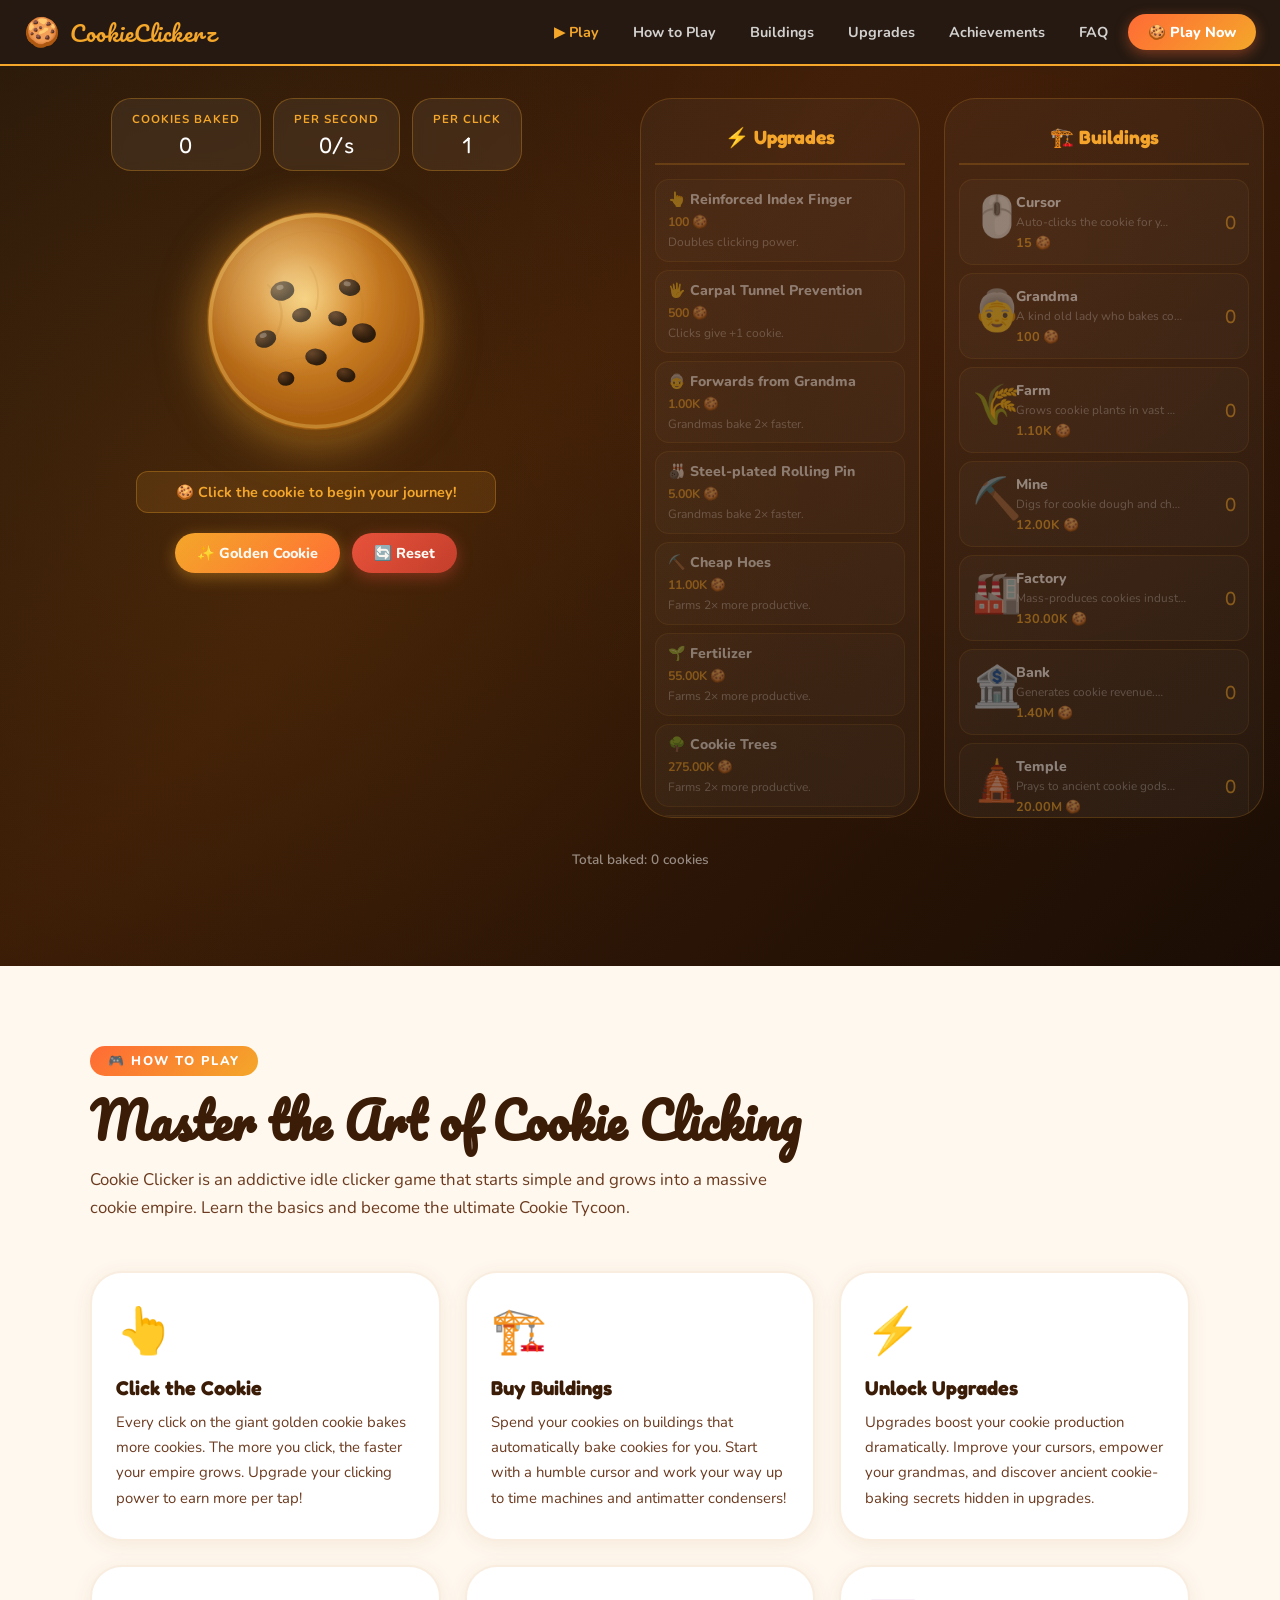
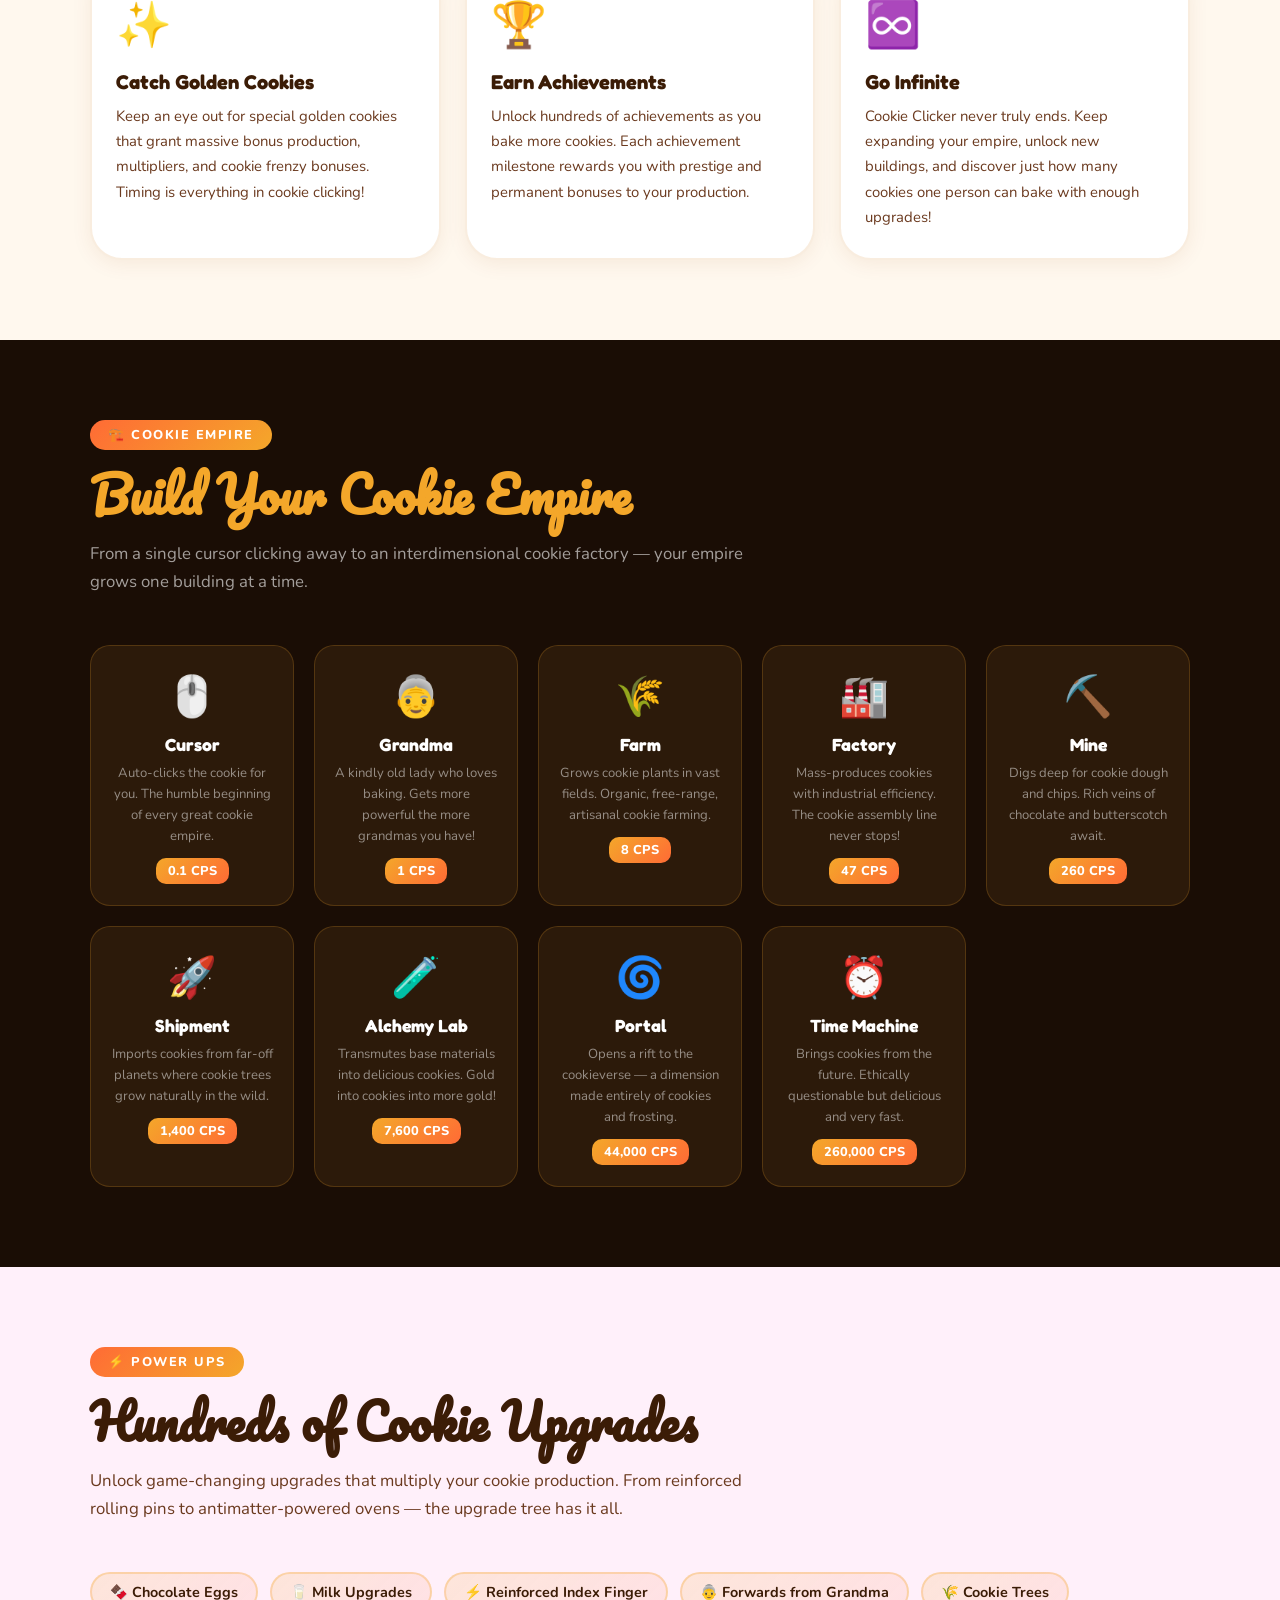
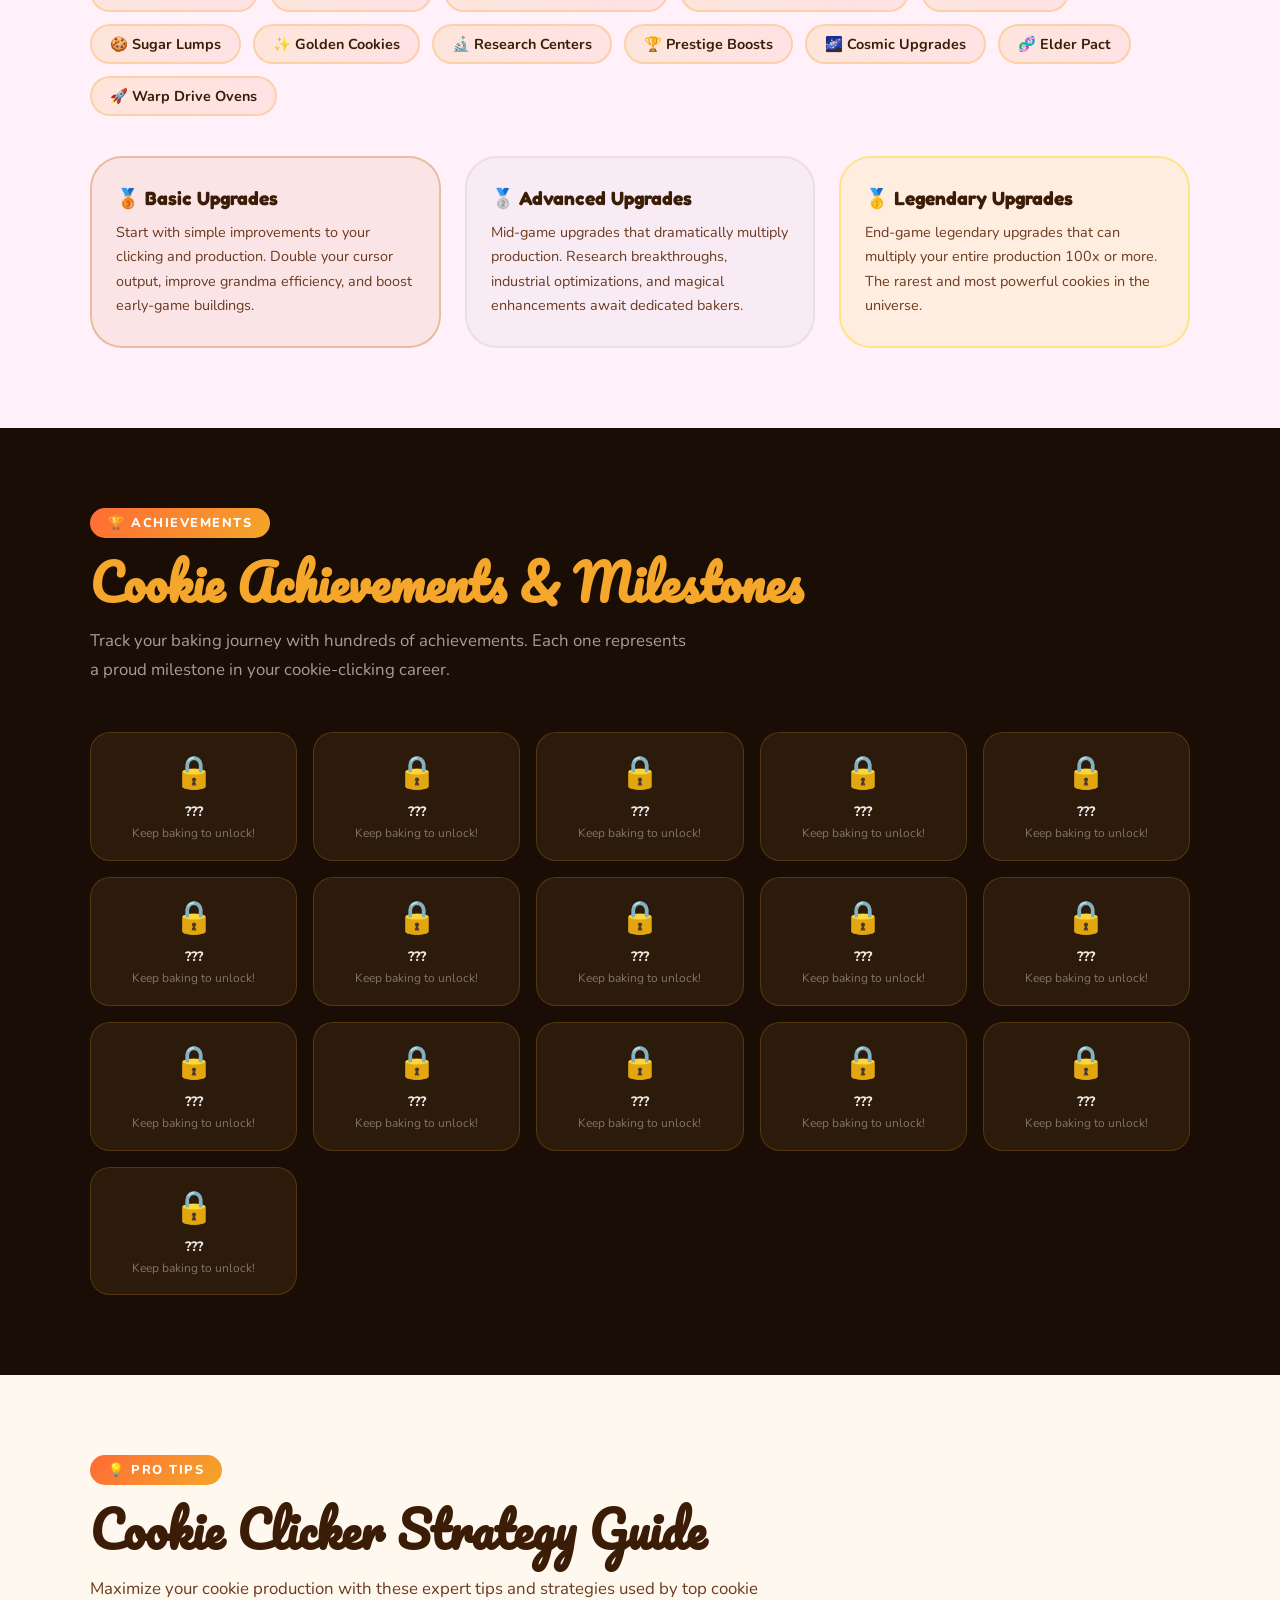
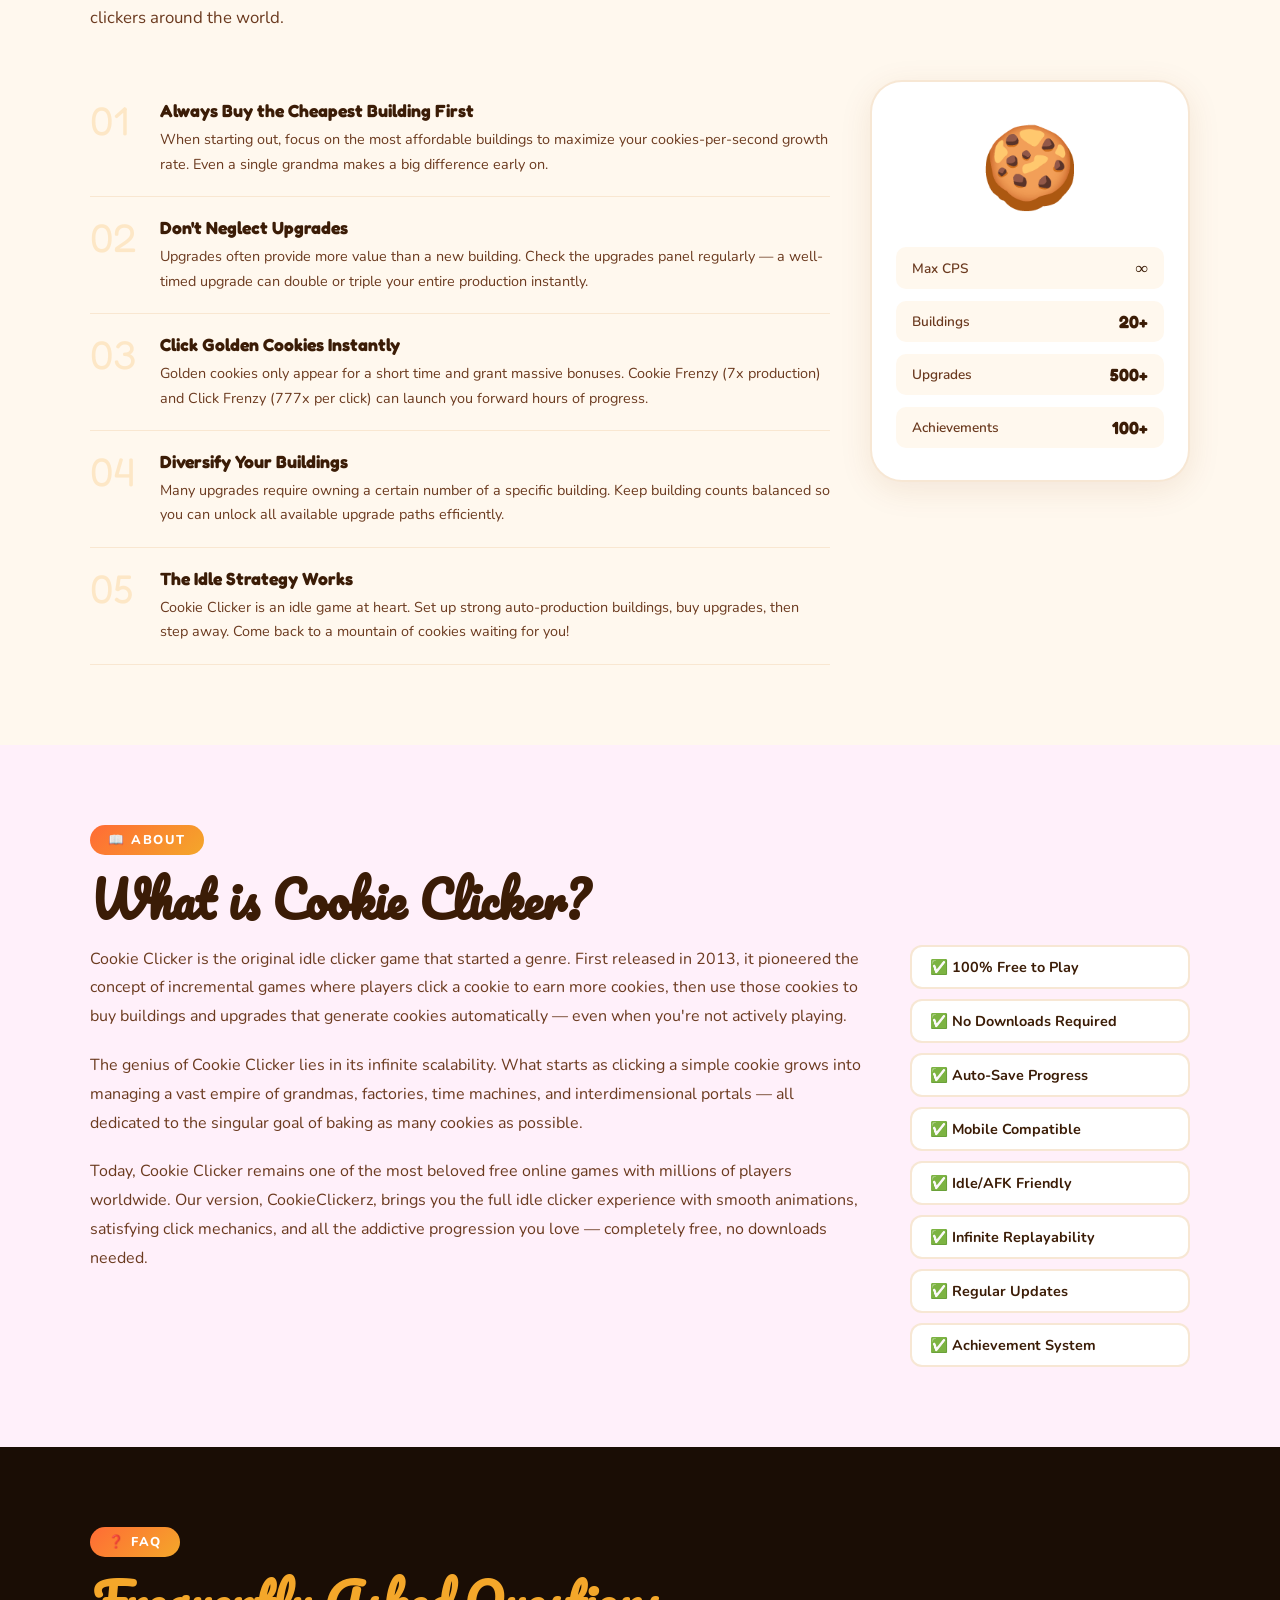
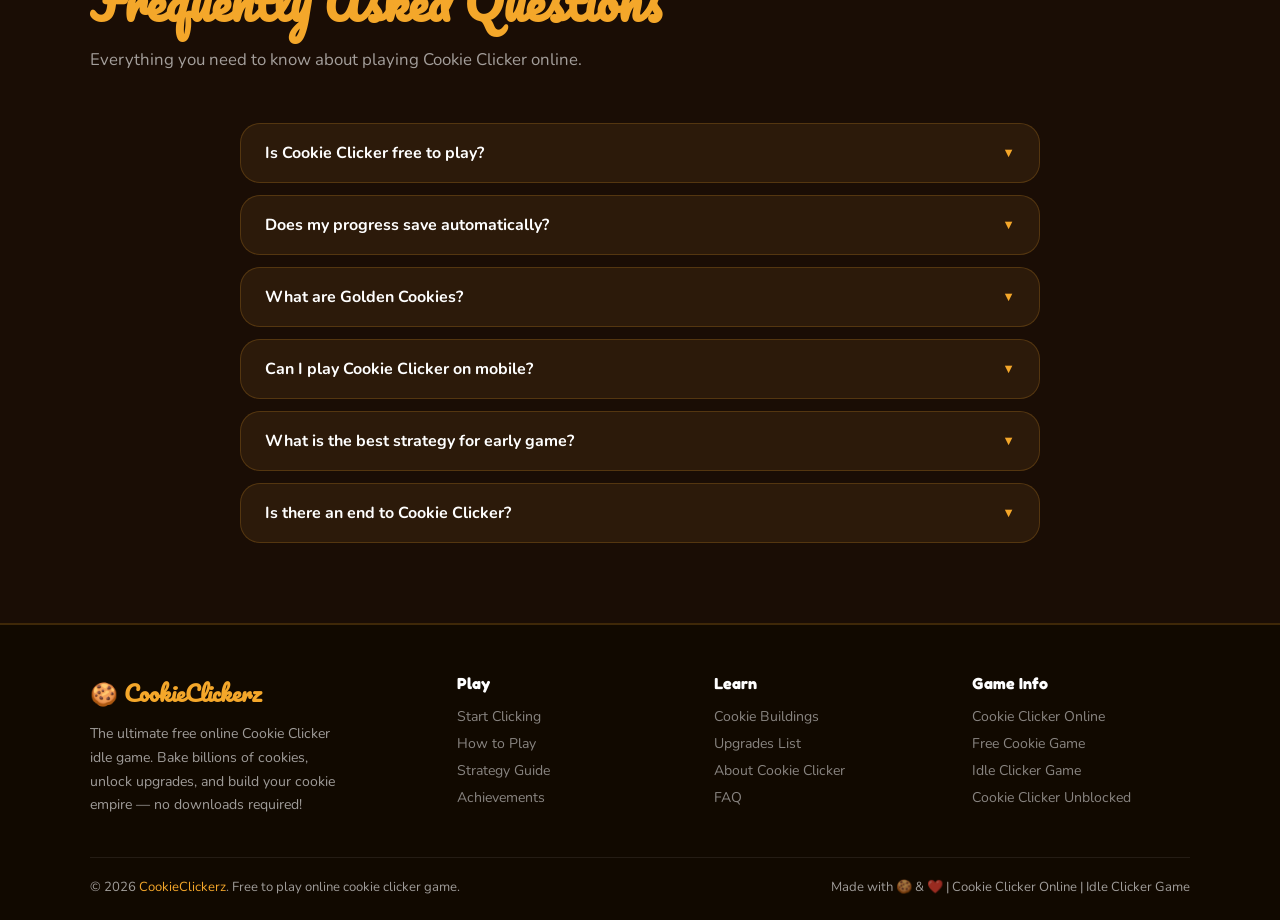
==== index.html @ bf4cb709 "Add files via upload" ====
<!DOCTYPE html>
<html lang="en">
<head>
  <meta charset="UTF-8">
  <meta name="viewport" content="width=device-width, initial-scale=1.0">
  <title>Cookie Clicker – Click to Bake Millions of Cookies | CookieClickerz</title>
  <meta name="description" content="Play Cookie Clicker online free! The ultimate cookie clicking idle game. Bake billions of cookies, unlock upgrades, hire grandmas, build cookie factories and become the ultimate Cookie Tycoon!">
  <meta name="keywords" content="cookie clicker, cookie clicker game, online cookie clicker, free cookie clicker, idle clicker game, cookie game, bake cookies, cookie upgrades, cookie clicker unblocked, cookie clicker online">
  <meta name="author" content="CookieClickerz">
  <meta name="robots" content="index, follow">
  <link rel="canonical" href="https://cookieclickerz.github.io/">

  <!-- Open Graph -->
  <meta property="og:title" content="Cookie Clicker – The Ultimate Idle Baking Game">
  <meta property="og:description" content="Click cookies, unlock upgrades, and bake billions! The best free cookie clicker game online.">
  <meta property="og:url" content="https://cookieclickerz.github.io/">
  <meta property="og:type" content="website">
  <meta property="og:image" content="https://cookieclickerz.github.io/og-image.png">

  <!-- Twitter Card -->
  <meta name="twitter:card" content="summary_large_image">
  <meta name="twitter:title" content="Cookie Clicker – Click to Bake Millions!">
  <meta name="twitter:description" content="The best free online cookie clicker idle game. Bake, upgrade, and conquer!">

  <!-- Schema Markup -->
  <script type="application/ld+json">
  {
    "@context": "https://schema.org",
    "@type": "WebApplication",
    "name": "Cookie Clicker",
    "url": "https://cookieclickerz.github.io/",
    "description": "Play Cookie Clicker online for free. An idle clicker game where you bake billions of cookies, unlock upgrades, hire grandmas, and build a cookie empire.",
    "applicationCategory": "Game",
    "operatingSystem": "Any",
    "browserRequirements": "Requires JavaScript",
    "offers": {
      "@type": "Offer",
      "price": "0",
      "priceCurrency": "USD"
    },
    "genre": "Idle Game",
    "keywords": "cookie clicker, idle game, clicker game, cookie baking game",
    "publisher": {
      "@type": "Organization",
      "name": "CookieClickerz",
      "url": "https://cookieclickerz.github.io/"
    }
  }
  </script>

  <link rel="preconnect" href="https://fonts.googleapis.com">
  <link rel="preconnect" href="https://fonts.gstatic.com" crossorigin>
  <link href="https://fonts.googleapis.com/css2?family=Fredoka+One&family=Nunito:wght@400;600;700;800&family=Pacifico&display=swap" rel="stylesheet">

  <link rel="stylesheet" href="style.css">
</head>
<body>
  <div id="cookie-particles"></div>

  <!-- Header injected by header.js -->
  <div id="header-root"></div>

  <!-- HERO / GAME SECTION -->
  <section id="game" class="game-section">
    <div class="game-container">
      <!-- Left Panel: Cookie -->
      <div class="cookie-panel">
        <div class="cookie-stats">
          <div class="stat-card">
            <span class="stat-label">Cookies Baked</span>
            <span class="stat-value" id="cookie-count">0</span>
          </div>
          <div class="stat-card">
            <span class="stat-label">Per Second</span>
            <span class="stat-value" id="cps-display">0</span>
          </div>
          <div class="stat-card">
            <span class="stat-label">Per Click</span>
            <span class="stat-value" id="cpc-display">1</span>
          </div>
        </div>

        <div class="cookie-wrapper" id="cookie-wrapper">
          <div class="cookie-aura"></div>
          <img src="cookie.svg" alt="Giant Cookie – Click to Bake!" id="main-cookie" class="main-cookie" title="Click the cookie to bake!">
          <div class="click-ripple" id="click-ripple"></div>
        </div>

        <div class="cookie-milestones">
          <div class="milestone" id="milestone-text">Start baking your first cookie! 🍪</div>
        </div>

        <div class="power-buttons">
          <button class="power-btn" id="golden-cookie-btn" title="Click for a Golden Cookie bonus!">✨ Golden Cookie</button>
          <button class="power-btn btn-red" id="reset-btn" title="Reset your game">🔄 Reset</button>
        </div>
      </div>

      <!-- Middle Panel: Upgrades -->
      <div class="upgrades-panel">
        <h2 class="panel-title">⚡ Upgrades</h2>
        <div class="upgrades-list" id="upgrades-list"></div>
      </div>

      <!-- Right Panel: Buildings -->
      <div class="buildings-panel">
        <h2 class="panel-title">🏗️ Buildings</h2>
        <div class="buildings-list" id="buildings-list"></div>
      </div>
    </div>

    <!-- Floating cookie count banner -->
    <div class="total-banner">
      <span id="total-all-time">Total baked: 0 cookies</span>
    </div>
  </section>

  <!-- SECTION 2: HOW TO PLAY -->
  <section id="how-to-play" class="info-section warm-bg">
    <div class="container">
      <div class="section-badge">🎮 How to Play</div>
      <h2 class="section-title">Master the Art of Cookie Clicking</h2>
      <p class="section-subtitle">Cookie Clicker is an addictive idle clicker game that starts simple and grows into a massive cookie empire. Learn the basics and become the ultimate Cookie Tycoon.</p>
      <div class="steps-grid">
        <div class="step-card">
          <div class="step-icon">👆</div>
          <h3>Click the Cookie</h3>
          <p>Every click on the giant golden cookie bakes more cookies. The more you click, the faster your empire grows. Upgrade your clicking power to earn more per tap!</p>
        </div>
        <div class="step-card">
          <div class="step-icon">🏗️</div>
          <h3>Buy Buildings</h3>
          <p>Spend your cookies on buildings that automatically bake cookies for you. Start with a humble cursor and work your way up to time machines and antimatter condensers!</p>
        </div>
        <div class="step-card">
          <div class="step-icon">⚡</div>
          <h3>Unlock Upgrades</h3>
          <p>Upgrades boost your cookie production dramatically. Improve your cursors, empower your grandmas, and discover ancient cookie-baking secrets hidden in upgrades.</p>
        </div>
        <div class="step-card">
          <div class="step-icon">✨</div>
          <h3>Catch Golden Cookies</h3>
          <p>Keep an eye out for special golden cookies that grant massive bonus production, multipliers, and cookie frenzy bonuses. Timing is everything in cookie clicking!</p>
        </div>
        <div class="step-card">
          <div class="step-icon">🏆</div>
          <h3>Earn Achievements</h3>
          <p>Unlock hundreds of achievements as you bake more cookies. Each achievement milestone rewards you with prestige and permanent bonuses to your production.</p>
        </div>
        <div class="step-card">
          <div class="step-icon">♾️</div>
          <h3>Go Infinite</h3>
          <p>Cookie Clicker never truly ends. Keep expanding your empire, unlock new buildings, and discover just how many cookies one person can bake with enough upgrades!</p>
        </div>
      </div>
    </div>
  </section>

  <!-- SECTION 3: BUILDINGS SHOWCASE -->
  <section id="buildings-info" class="info-section dark-bg">
    <div class="container">
      <div class="section-badge">🏗️ Cookie Empire</div>
      <h2 class="section-title">Build Your Cookie Empire</h2>
      <p class="section-subtitle">From a single cursor clicking away to an interdimensional cookie factory — your empire grows one building at a time.</p>
      <div class="buildings-showcase">
        <div class="building-card">
          <span class="building-emoji">🖱️</span>
          <h3>Cursor</h3>
          <p>Auto-clicks the cookie for you. The humble beginning of every great cookie empire.</p>
          <span class="building-cps">0.1 CPS</span>
        </div>
        <div class="building-card">
          <span class="building-emoji">👵</span>
          <h3>Grandma</h3>
          <p>A kindly old lady who loves baking. Gets more powerful the more grandmas you have!</p>
          <span class="building-cps">1 CPS</span>
        </div>
        <div class="building-card">
          <span class="building-emoji">🌾</span>
          <h3>Farm</h3>
          <p>Grows cookie plants in vast fields. Organic, free-range, artisanal cookie farming.</p>
          <span class="building-cps">8 CPS</span>
        </div>
        <div class="building-card">
          <span class="building-emoji">🏭</span>
          <h3>Factory</h3>
          <p>Mass-produces cookies with industrial efficiency. The cookie assembly line never stops!</p>
          <span class="building-cps">47 CPS</span>
        </div>
        <div class="building-card">
          <span class="building-emoji">⛏️</span>
          <h3>Mine</h3>
          <p>Digs deep for cookie dough and chips. Rich veins of chocolate and butterscotch await.</p>
          <span class="building-cps">260 CPS</span>
        </div>
        <div class="building-card">
          <span class="building-emoji">🚀</span>
          <h3>Shipment</h3>
          <p>Imports cookies from far-off planets where cookie trees grow naturally in the wild.</p>
          <span class="building-cps">1,400 CPS</span>
        </div>
        <div class="building-card">
          <span class="building-emoji">🧪</span>
          <h3>Alchemy Lab</h3>
          <p>Transmutes base materials into delicious cookies. Gold into cookies into more gold!</p>
          <span class="building-cps">7,600 CPS</span>
        </div>
        <div class="building-card">
          <span class="building-emoji">🌀</span>
          <h3>Portal</h3>
          <p>Opens a rift to the cookieverse — a dimension made entirely of cookies and frosting.</p>
          <span class="building-cps">44,000 CPS</span>
        </div>
        <div class="building-card">
          <span class="building-emoji">⏰</span>
          <h3>Time Machine</h3>
          <p>Brings cookies from the future. Ethically questionable but delicious and very fast.</p>
          <span class="building-cps">260,000 CPS</span>
        </div>
      </div>
    </div>
  </section>

  <!-- SECTION 4: UPGRADES INFO -->
  <section id="upgrades-info" class="info-section pastel-bg">
    <div class="container">
      <div class="section-badge">⚡ Power Ups</div>
      <h2 class="section-title">Hundreds of Cookie Upgrades</h2>
      <p class="section-subtitle">Unlock game-changing upgrades that multiply your cookie production. From reinforced rolling pins to antimatter-powered ovens — the upgrade tree has it all.</p>
      <div class="upgrades-showcase">
        <div class="upgrade-pill">🍫 Chocolate Eggs</div>
        <div class="upgrade-pill">🥛 Milk Upgrades</div>
        <div class="upgrade-pill">⚡ Reinforced Index Finger</div>
        <div class="upgrade-pill">👵 Forwards from Grandma</div>
        <div class="upgrade-pill">🌾 Cookie Trees</div>
        <div class="upgrade-pill">🍪 Sugar Lumps</div>
        <div class="upgrade-pill">✨ Golden Cookies</div>
        <div class="upgrade-pill">🔬 Research Centers</div>
        <div class="upgrade-pill">🏆 Prestige Boosts</div>
        <div class="upgrade-pill">🌌 Cosmic Upgrades</div>
        <div class="upgrade-pill">🧬 Elder Pact</div>
        <div class="upgrade-pill">🚀 Warp Drive Ovens</div>
      </div>
      <div class="upgrade-tiers">
        <div class="tier-card tier-bronze">
          <h3>🥉 Basic Upgrades</h3>
          <p>Start with simple improvements to your clicking and production. Double your cursor output, improve grandma efficiency, and boost early-game buildings.</p>
        </div>
        <div class="tier-card tier-silver">
          <h3>🥈 Advanced Upgrades</h3>
          <p>Mid-game upgrades that dramatically multiply production. Research breakthroughs, industrial optimizations, and magical enhancements await dedicated bakers.</p>
        </div>
        <div class="tier-card tier-gold">
          <h3>🥇 Legendary Upgrades</h3>
          <p>End-game legendary upgrades that can multiply your entire production 100x or more. The rarest and most powerful cookies in the universe.</p>
        </div>
      </div>
    </div>
  </section>

  <!-- SECTION 5: ACHIEVEMENTS -->
  <section id="achievements" class="info-section dark-bg achievements-section">
    <div class="container">
      <div class="section-badge">🏆 Achievements</div>
      <h2 class="section-title">Cookie Achievements & Milestones</h2>
      <p class="section-subtitle">Track your baking journey with hundreds of achievements. Each one represents a proud milestone in your cookie-clicking career.</p>
      <div class="achievements-grid" id="achievements-display"></div>
    </div>
  </section>

  <!-- SECTION 6: IDLE GAME GUIDE -->
  <section id="idle-guide" class="info-section warm-bg">
    <div class="container">
      <div class="section-badge">💡 Pro Tips</div>
      <h2 class="section-title">Cookie Clicker Strategy Guide</h2>
      <p class="section-subtitle">Maximize your cookie production with these expert tips and strategies used by top cookie clickers around the world.</p>
      <div class="tips-layout">
        <div class="tips-list">
          <div class="tip-item">
            <div class="tip-num">01</div>
            <div class="tip-content">
              <h3>Always Buy the Cheapest Building First</h3>
              <p>When starting out, focus on the most affordable buildings to maximize your cookies-per-second growth rate. Even a single grandma makes a big difference early on.</p>
            </div>
          </div>
          <div class="tip-item">
            <div class="tip-num">02</div>
            <div class="tip-content">
              <h3>Don't Neglect Upgrades</h3>
              <p>Upgrades often provide more value than a new building. Check the upgrades panel regularly — a well-timed upgrade can double or triple your entire production instantly.</p>
            </div>
          </div>
          <div class="tip-item">
            <div class="tip-num">03</div>
            <div class="tip-content">
              <h3>Click Golden Cookies Instantly</h3>
              <p>Golden cookies only appear for a short time and grant massive bonuses. Cookie Frenzy (7x production) and Click Frenzy (777x per click) can launch you forward hours of progress.</p>
            </div>
          </div>
          <div class="tip-item">
            <div class="tip-num">04</div>
            <div class="tip-content">
              <h3>Diversify Your Buildings</h3>
              <p>Many upgrades require owning a certain number of a specific building. Keep building counts balanced so you can unlock all available upgrade paths efficiently.</p>
            </div>
          </div>
          <div class="tip-item">
            <div class="tip-num">05</div>
            <div class="tip-content">
              <h3>The Idle Strategy Works</h3>
              <p>Cookie Clicker is an idle game at heart. Set up strong auto-production buildings, buy upgrades, then step away. Come back to a mountain of cookies waiting for you!</p>
            </div>
          </div>
        </div>
        <div class="tips-visual">
          <div class="tips-cookie-display">
            <div class="tips-cookie-anim">🍪</div>
            <div class="tips-stats">
              <div class="tips-stat"><span>Max CPS</span><strong>∞</strong></div>
              <div class="tips-stat"><span>Buildings</span><strong>20+</strong></div>
              <div class="tips-stat"><span>Upgrades</span><strong>500+</strong></div>
              <div class="tips-stat"><span>Achievements</span><strong>100+</strong></div>
            </div>
          </div>
        </div>
      </div>
    </div>
  </section>

  <!-- SECTION 7: ABOUT IDLE GAMES -->
  <section id="about-idle" class="info-section pastel-bg">
    <div class="container">
      <div class="section-badge">📖 About</div>
      <h2 class="section-title">What is Cookie Clicker?</h2>
      <div class="about-layout">
        <div class="about-text">
          <p>Cookie Clicker is the original idle clicker game that started a genre. First released in 2013, it pioneered the concept of incremental games where players click a cookie to earn more cookies, then use those cookies to buy buildings and upgrades that generate cookies automatically — even when you're not actively playing.</p>
          <p>The genius of Cookie Clicker lies in its infinite scalability. What starts as clicking a simple cookie grows into managing a vast empire of grandmas, factories, time machines, and interdimensional portals — all dedicated to the singular goal of baking as many cookies as possible.</p>
          <p>Today, Cookie Clicker remains one of the most beloved free online games with millions of players worldwide. Our version, CookieClickerz, brings you the full idle clicker experience with smooth animations, satisfying click mechanics, and all the addictive progression you love — completely free, no downloads needed.</p>
        </div>
        <div class="about-features">
          <div class="feature-badge">✅ 100% Free to Play</div>
          <div class="feature-badge">✅ No Downloads Required</div>
          <div class="feature-badge">✅ Auto-Save Progress</div>
          <div class="feature-badge">✅ Mobile Compatible</div>
          <div class="feature-badge">✅ Idle/AFK Friendly</div>
          <div class="feature-badge">✅ Infinite Replayability</div>
          <div class="feature-badge">✅ Regular Updates</div>
          <div class="feature-badge">✅ Achievement System</div>
        </div>
      </div>
    </div>
  </section>

  <!-- SECTION 8: FAQ -->
  <section id="faq" class="info-section dark-bg">
    <div class="container">
      <div class="section-badge">❓ FAQ</div>
      <h2 class="section-title">Frequently Asked Questions</h2>
      <p class="section-subtitle">Everything you need to know about playing Cookie Clicker online.</p>
      <div class="faq-list">
        <div class="faq-item">
          <button class="faq-q" onclick="toggleFaq(this)">Is Cookie Clicker free to play? <span class="faq-arrow">▼</span></button>
          <div class="faq-a">Yes! CookieClickerz is completely free to play. There are no hidden costs, no pay-to-win mechanics, and no premium currency. Just pure cookie clicking fun for everyone.</div>
        </div>
        <div class="faq-item">
          <button class="faq-q" onclick="toggleFaq(this)">Does my progress save automatically? <span class="faq-arrow">▼</span></button>
          <div class="faq-a">Absolutely. Your game progress is automatically saved to your browser's local storage every 30 seconds. You can close the browser and return later to find all your cookies and buildings exactly as you left them.</div>
        </div>
        <div class="faq-item">
          <button class="faq-q" onclick="toggleFaq(this)">What are Golden Cookies? <span class="faq-arrow">▼</span></button>
          <div class="faq-a">Golden Cookies are special bonus cookies that randomly appear on screen for a limited time. Clicking them grants powerful temporary bonuses like Cookie Frenzy (7x production for 77 seconds), Click Frenzy (777x per click), or massive instant cookie rewards.</div>
        </div>
        <div class="faq-item">
          <button class="faq-q" onclick="toggleFaq(this)">Can I play Cookie Clicker on mobile? <span class="faq-arrow">▼</span></button>
          <div class="faq-a">Yes! CookieClickerz is fully optimized for mobile devices. The responsive layout adapts to any screen size, and touch controls work perfectly for clicking cookies on smartphones and tablets.</div>
        </div>
        <div class="faq-item">
          <button class="faq-q" onclick="toggleFaq(this)">What is the best strategy for early game? <span class="faq-arrow">▼</span></button>
          <div class="faq-a">In the early game, focus on buying Cursors and Grandmas first, then unlock their upgrades. Keep clicking the big cookie manually to boost your initial cookie count. Once you hit the Farm tier, buildings start producing enough that you can begin idling comfortably.</div>
        </div>
        <div class="faq-item">
          <button class="faq-q" onclick="toggleFaq(this)">Is there an end to Cookie Clicker? <span class="faq-arrow">▼</span></button>
          <div class="faq-a">Technically, no! Cookie Clicker is an infinite incremental game. There are always more cookies to bake, more buildings to buy, and more upgrades to unlock. The numbers just keep getting bigger — that's part of the addictive charm of the idle clicker genre.</div>
        </div>
      </div>
    </div>

    <!-- Schema FAQ -->
    <script type="application/ld+json">
    {
      "@context": "https://schema.org",
      "@type": "FAQPage",
      "mainEntity": [
        {
          "@type": "Question",
          "name": "Is Cookie Clicker free to play?",
          "acceptedAnswer": { "@type": "Answer", "text": "Yes! CookieClickerz is completely free to play with no hidden costs." }
        },
        {
          "@type": "Question",
          "name": "Does my progress save automatically?",
          "acceptedAnswer": { "@type": "Answer", "text": "Yes, game progress saves to browser local storage every 30 seconds." }
        },
        {
          "@type": "Question",
          "name": "Can I play Cookie Clicker on mobile?",
          "acceptedAnswer": { "@type": "Answer", "text": "Yes, CookieClickerz is fully mobile optimized with touch controls." }
        }
      ]
    }
    </script>
  </section>

  <!-- Footer injected by footer.js -->
  <div id="footer-root"></div>

  <!-- Golden Cookie Overlay -->
  <div id="golden-cookie-overlay" class="golden-cookie-overlay hidden">
    <div class="golden-cookie-popup">
      <div class="golden-cookie-icon">✨🍪✨</div>
      <div class="golden-cookie-msg" id="golden-cookie-msg">Cookie Frenzy!</div>
      <div class="golden-cookie-sub" id="golden-cookie-sub">7x production for 77 seconds!</div>
    </div>
  </div>

  <!-- Achievement Toast -->
  <div id="achievement-toast" class="achievement-toast hidden">
    <div class="toast-icon">🏆</div>
    <div class="toast-text">
      <strong id="toast-title">Achievement Unlocked!</strong>
      <span id="toast-desc">First Cookie Baked</span>
    </div>
  </div>

  <script src="header.js"></script>
  <script src="footer.js"></script>
  <script src="game.js"></script>
</body>
</html>
---- style.css ----
/* ========================================
   COOKIE CLICKER - Main Stylesheet
   CookieClickerz.github.io
======================================== */

:root {
  --cookie-brown: #8B4513;
  --cookie-gold: #F4A72A;
  --cookie-light: #FFF3DC;
  --cookie-dark: #3B1C06;
  --cookie-cream: #FDF0D5;
  --accent-orange: #FF6B35;
  --accent-pink: #FF8FAB;
  --accent-purple: #9B59B6;
  --accent-teal: #1ABC9C;
  --warm-bg: #FFF8EE;
  --dark-bg: #1A0D05;
  --dark-card: #2C1A0A;
  --pastel-bg: #FFF0FA;
  --text-dark: #2C1A0A;
  --text-mid: #6B3A1F;
  --text-light: #C49A6C;
  --border-warm: rgba(212, 136, 42, 0.25);
  --shadow-cookie: 0 8px 32px rgba(139, 69, 19, 0.3);
  --font-display: 'Fredoka One', cursive;
  --font-heading: 'Pacifico', cursive;
  --font-body: 'Nunito', sans-serif;
  --radius-lg: 20px;
  --radius-xl: 32px;
  --transition: 0.25s cubic-bezier(0.34, 1.56, 0.64, 1);
}

* { box-sizing: border-box; margin: 0; padding: 0; }

html { scroll-behavior: smooth; }

body {
  font-family: var(--font-body);
  background: var(--warm-bg);
  color: var(--text-dark);
  overflow-x: hidden;
  position: relative;
}

/* ---- COOKIE PARTICLES ---- */
#cookie-particles {
  position: fixed;
  top: 0; left: 0;
  width: 100%; height: 100%;
  pointer-events: none;
  z-index: 0;
  overflow: hidden;
}

.particle {
  position: absolute;
  font-size: 1.2rem;
  animation: floatUp linear forwards;
  pointer-events: none;
  opacity: 0.7;
}

@keyframes floatUp {
  0% { transform: translateY(100vh) rotate(0deg); opacity: 0.7; }
  100% { transform: translateY(-100px) rotate(360deg); opacity: 0; }
}

/* ---- HEADER ---- */
#site-header {
  position: sticky;
  top: 0;
  z-index: 1000;
  background: rgba(26, 13, 5, 0.95);
  backdrop-filter: blur(12px);
  border-bottom: 2px solid var(--cookie-gold);
  padding: 0 24px;
}

.header-inner {
  max-width: 1300px;
  margin: 0 auto;
  display: flex;
  align-items: center;
  justify-content: space-between;
  height: 64px;
}

.header-logo {
  display: flex;
  align-items: center;
  gap: 10px;
  text-decoration: none;
}

.header-logo-icon {
  font-size: 1.8rem;
  animation: spin 6s linear infinite;
}

@keyframes spin {
  from { transform: rotate(0deg); }
  to { transform: rotate(360deg); }
}

.header-logo-text {
  font-family: var(--font-heading);
  font-size: 1.4rem;
  color: var(--cookie-gold);
  letter-spacing: 0.5px;
}

.header-nav {
  display: flex;
  gap: 6px;
  align-items: center;
}

.header-nav a {
  color: rgba(255,255,255,0.8);
  text-decoration: none;
  font-size: 0.9rem;
  font-weight: 700;
  padding: 8px 14px;
  border-radius: 20px;
  transition: all 0.2s ease;
  font-family: var(--font-body);
}

.header-nav a:hover {
  background: var(--cookie-gold);
  color: var(--cookie-dark);
}

.header-nav .play-link {
  background: linear-gradient(135deg, #FF6B35, #F4A72A);
  color: white;
  font-weight: 800;
  padding: 8px 20px;
  border-radius: 24px;
  box-shadow: 0 4px 14px rgba(255,107,53,0.4);
}

.header-nav .play-link:hover {
  transform: translateY(-2px);
  box-shadow: 0 6px 20px rgba(255,107,53,0.5);
  color: white;
  background: linear-gradient(135deg, #FF6B35, #F4A72A);
}

.hamburger {
  display: none;
  flex-direction: column;
  gap: 5px;
  background: none;
  border: none;
  cursor: pointer;
  padding: 4px;
}

.hamburger span {
  display: block;
  width: 26px;
  height: 3px;
  background: var(--cookie-gold);
  border-radius: 3px;
  transition: all 0.3s;
}

/* ---- GAME SECTION ---- */
.game-section {
  min-height: 100vh;
  background: linear-gradient(135deg, #2C1A0A 0%, #3B1C06 40%, #1A0D05 100%);
  position: relative;
  padding: 32px 16px 80px;
  overflow: hidden;
}

.game-section::before {
  content: '';
  position: absolute;
  inset: 0;
  background-image: radial-gradient(circle at 20% 50%, rgba(244,167,42,0.08) 0%, transparent 50%),
                    radial-gradient(circle at 80% 20%, rgba(255,107,53,0.06) 0%, transparent 50%);
  pointer-events: none;
}

.game-container {
  max-width: 1300px;
  margin: 0 auto;
  display: grid;
  grid-template-columns: 1fr 280px 320px;
  gap: 24px;
  align-items: start;
}

/* ---- COOKIE PANEL ---- */
.cookie-panel {
  display: flex;
  flex-direction: column;
  align-items: center;
  gap: 20px;
}

.cookie-stats {
  display: flex;
  gap: 12px;
  width: 100%;
  justify-content: center;
  flex-wrap: wrap;
}

.stat-card {
  background: rgba(255,255,255,0.06);
  border: 1px solid rgba(244,167,42,0.3);
  border-radius: var(--radius-lg);
  padding: 12px 20px;
  text-align: center;
  min-width: 110px;
  backdrop-filter: blur(6px);
}

.stat-label {
  display: block;
  font-size: 0.72rem;
  font-weight: 700;
  color: var(--cookie-gold);
  text-transform: uppercase;
  letter-spacing: 1px;
  margin-bottom: 4px;
}

.stat-value {
  display: block;
  font-family: var(--font-display);
  font-size: 1.4rem;
  color: white;
  word-break: break-all;
}

/* ---- MAIN COOKIE ---- */
.cookie-wrapper {
  position: relative;
  width: 260px;
  height: 260px;
  display: flex;
  align-items: center;
  justify-content: center;
  cursor: pointer;
  user-select: none;
}

.cookie-aura {
  position: absolute;
  inset: -20px;
  border-radius: 50%;
  background: radial-gradient(circle, rgba(244,167,42,0.15) 0%, transparent 70%);
  animation: aura-pulse 2s ease-in-out infinite;
}

@keyframes aura-pulse {
  0%, 100% { transform: scale(1); opacity: 0.6; }
  50% { transform: scale(1.08); opacity: 1; }
}

.main-cookie {
  width: 240px;
  height: 240px;
  border-radius: 50%;
  transition: transform 0.08s ease;
  filter: drop-shadow(0 8px 24px rgba(244,167,42,0.5));
  animation: cookie-idle 3s ease-in-out infinite;
  -webkit-tap-highlight-color: transparent;
  touch-action: manipulation;
}

@keyframes cookie-idle {
  0%, 100% { transform: rotate(-2deg) scale(1); }
  50% { transform: rotate(2deg) scale(1.02); }
}

.main-cookie:active {
  transform: scale(0.92) rotate(0deg) !important;
  filter: drop-shadow(0 4px 12px rgba(244,167,42,0.7)) brightness(1.1);
  animation: none;
}

.click-ripple {
  position: absolute;
  inset: 0;
  border-radius: 50%;
  border: 3px solid rgba(244,167,42,0.6);
  pointer-events: none;
  opacity: 0;
}

.click-ripple.animate {
  animation: ripple-out 0.5s ease-out forwards;
}

@keyframes ripple-out {
  0% { transform: scale(0.9); opacity: 0.8; }
  100% { transform: scale(1.3); opacity: 0; }
}

/* click number float */
.click-float {
  position: absolute;
  font-family: var(--font-display);
  font-size: 1.4rem;
  color: var(--cookie-gold);
  text-shadow: 0 2px 8px rgba(0,0,0,0.5);
  pointer-events: none;
  animation: float-up 0.9s ease-out forwards;
  z-index: 100;
}

@keyframes float-up {
  0% { transform: translateY(0) scale(1); opacity: 1; }
  100% { transform: translateY(-80px) scale(0.6); opacity: 0; }
}

/* ---- COOKIE MILESTONES ---- */
.cookie-milestones {
  width: 100%;
  max-width: 360px;
}

.milestone {
  background: rgba(244,167,42,0.12);
  border: 1px solid rgba(244,167,42,0.3);
  border-radius: 12px;
  padding: 10px 18px;
  text-align: center;
  color: var(--cookie-gold);
  font-size: 0.9rem;
  font-weight: 700;
  transition: all 0.4s ease;
}

/* ---- POWER BUTTONS ---- */
.power-buttons {
  display: flex;
  gap: 12px;
  flex-wrap: wrap;
  justify-content: center;
}

.power-btn {
  background: linear-gradient(135deg, #F4A72A, #FF6B35);
  border: none;
  border-radius: 24px;
  color: white;
  font-family: var(--font-body);
  font-size: 0.9rem;
  font-weight: 800;
  padding: 10px 22px;
  cursor: pointer;
  transition: all 0.2s ease;
  box-shadow: 0 4px 16px rgba(244,167,42,0.4);
}

.power-btn:hover { transform: translateY(-2px); box-shadow: 0 6px 20px rgba(244,167,42,0.5); }
.power-btn:active { transform: scale(0.95); }

.power-btn.btn-red {
  background: linear-gradient(135deg, #E74C3C, #C0392B);
  box-shadow: 0 4px 16px rgba(231,76,60,0.4);
}

/* ---- PANEL TITLES ---- */
.panel-title {
  font-family: var(--font-display);
  font-size: 1.2rem;
  color: var(--cookie-gold);
  text-align: center;
  margin-bottom: 14px;
  padding: 10px 0 14px;
  border-bottom: 2px solid rgba(244,167,42,0.2);
}

/* ---- UPGRADES PANEL ---- */
.upgrades-panel {
  background: rgba(255,255,255,0.04);
  border: 1px solid rgba(244,167,42,0.2);
  border-radius: var(--radius-xl);
  padding: 16px 14px;
  max-height: 80vh;
  overflow-y: auto;
  scrollbar-width: thin;
  scrollbar-color: var(--cookie-gold) transparent;
}

.upgrades-panel::-webkit-scrollbar { width: 6px; }
.upgrades-panel::-webkit-scrollbar-thumb { background: var(--cookie-gold); border-radius: 3px; }

.upgrade-item {
  background: rgba(255,255,255,0.05);
  border: 1px solid rgba(244,167,42,0.2);
  border-radius: 14px;
  padding: 10px 12px;
  margin-bottom: 8px;
  cursor: pointer;
  transition: all 0.2s ease;
  display: flex;
  flex-direction: column;
  gap: 4px;
}

.upgrade-item:hover { background: rgba(244,167,42,0.1); border-color: var(--cookie-gold); transform: translateX(2px); }
.upgrade-item.locked { opacity: 0.4; cursor: not-allowed; }
.upgrade-item.purchased { background: rgba(27, 188, 156, 0.1); border-color: rgba(27,188,156,0.4); cursor: default; }

.upgrade-name {
  font-weight: 800;
  font-size: 0.88rem;
  color: white;
  display: flex;
  align-items: center;
  gap: 6px;
}

.upgrade-cost {
  font-size: 0.78rem;
  color: var(--cookie-gold);
  font-weight: 700;
}

.upgrade-desc {
  font-size: 0.75rem;
  color: rgba(255,255,255,0.55);
  line-height: 1.4;
}

/* ---- BUILDINGS PANEL ---- */
.buildings-panel {
  background: rgba(255,255,255,0.04);
  border: 1px solid rgba(244,167,42,0.2);
  border-radius: var(--radius-xl);
  padding: 16px 14px;
  max-height: 80vh;
  overflow-y: auto;
  scrollbar-width: thin;
  scrollbar-color: var(--cookie-gold) transparent;
}

.buildings-panel::-webkit-scrollbar { width: 6px; }
.buildings-panel::-webkit-scrollbar-thumb { background: var(--cookie-gold); border-radius: 3px; }

.building-item {
  background: rgba(255,255,255,0.05);
  border: 1px solid rgba(244,167,42,0.2);
  border-radius: 14px;
  padding: 10px 12px;
  margin-bottom: 8px;
  cursor: pointer;
  transition: all 0.2s ease;
  display: grid;
  grid-template-columns: 36px 1fr auto;
  align-items: center;
  gap: 8px;
}

.building-item:hover { background: rgba(244,167,42,0.1); border-color: var(--cookie-gold); }
.building-item.too-expensive { opacity: 0.45; cursor: not-allowed; }

.building-emoji { font-size: 1.6rem; text-align: center; }
.building-info { display: flex; flex-direction: column; gap: 2px; }
.building-name { font-weight: 800; font-size: 0.88rem; color: white; }
.building-cps-text { font-size: 0.74rem; color: rgba(255,255,255,0.5); }
.building-cost-text { font-size: 0.8rem; color: var(--cookie-gold); font-weight: 700; margin-top: 2px; }
.building-count { font-family: var(--font-display); font-size: 1.2rem; color: var(--cookie-gold); min-width: 30px; text-align: right; }

/* ---- TOTAL BANNER ---- */
.total-banner {
  text-align: center;
  padding: 16px;
  color: rgba(255,255,255,0.5);
  font-size: 0.85rem;
  font-weight: 600;
  margin-top: 16px;
}

/* ---- INFO SECTIONS ---- */
.info-section { padding: 80px 24px; }
.warm-bg { background: var(--warm-bg); }
.dark-bg { background: var(--dark-bg); color: white; }
.pastel-bg { background: var(--pastel-bg); }

.container {
  max-width: 1100px;
  margin: 0 auto;
}

.section-badge {
  display: inline-block;
  background: linear-gradient(135deg, #FF6B35, #F4A72A);
  color: white;
  font-size: 0.8rem;
  font-weight: 800;
  text-transform: uppercase;
  letter-spacing: 1.5px;
  padding: 6px 18px;
  border-radius: 20px;
  margin-bottom: 16px;
}

.section-title {
  font-family: var(--font-heading);
  font-size: clamp(1.8rem, 4vw, 3rem);
  line-height: 1.2;
  margin-bottom: 16px;
  color: inherit;
}

.dark-bg .section-title { color: var(--cookie-gold); }
.warm-bg .section-title { color: var(--cookie-dark); }
.pastel-bg .section-title { color: var(--cookie-dark); }

.section-subtitle {
  font-size: 1.05rem;
  line-height: 1.7;
  color: var(--text-mid);
  max-width: 700px;
  margin-bottom: 48px;
}

.dark-bg .section-subtitle { color: rgba(255,255,255,0.6); }
.pastel-bg .section-subtitle { color: var(--text-mid); }

/* ---- HOW TO PLAY STEPS ---- */
.steps-grid {
  display: grid;
  grid-template-columns: repeat(auto-fill, minmax(280px, 1fr));
  gap: 24px;
}

.step-card {
  background: white;
  border: 2px solid rgba(212,136,42,0.15);
  border-radius: var(--radius-xl);
  padding: 28px 24px;
  transition: all 0.25s ease;
  box-shadow: 0 4px 20px rgba(139,69,19,0.08);
}

.step-card:hover { transform: translateY(-6px); box-shadow: 0 12px 36px rgba(139,69,19,0.15); border-color: var(--cookie-gold); }

.step-icon { font-size: 2.8rem; margin-bottom: 14px; display: block; }
.step-card h3 { font-family: var(--font-display); font-size: 1.25rem; color: var(--cookie-dark); margin-bottom: 10px; }
.step-card p { font-size: 0.93rem; line-height: 1.7; color: var(--text-mid); }

/* ---- BUILDINGS SHOWCASE ---- */
.buildings-showcase {
  display: grid;
  grid-template-columns: repeat(auto-fill, minmax(200px, 1fr));
  gap: 20px;
}

.building-card {
  background: var(--dark-card);
  border: 1px solid rgba(244,167,42,0.2);
  border-radius: var(--radius-lg);
  padding: 24px 20px;
  text-align: center;
  transition: all 0.25s ease;
}

.building-card:hover { transform: translateY(-4px); border-color: var(--cookie-gold); background: rgba(244,167,42,0.08); }

.building-emoji { font-size: 2.5rem; display: block; margin-bottom: 10px; }
.building-card h3 { font-family: var(--font-display); font-size: 1.1rem; color: white; margin-bottom: 8px; }
.building-card p { font-size: 0.82rem; line-height: 1.6; color: rgba(255,255,255,0.5); margin-bottom: 12px; }
.building-cps { background: linear-gradient(135deg, #F4A72A, #FF6B35); color: white; font-size: 0.8rem; font-weight: 800; padding: 4px 12px; border-radius: 10px; }

/* ---- UPGRADES SHOWCASE ---- */
.upgrades-showcase {
  display: flex;
  flex-wrap: wrap;
  gap: 12px;
  margin-bottom: 40px;
}

.upgrade-pill {
  background: linear-gradient(135deg, rgba(244,167,42,0.15), rgba(255,107,53,0.1));
  border: 2px solid rgba(244,167,42,0.3);
  border-radius: 24px;
  padding: 8px 18px;
  font-size: 0.9rem;
  font-weight: 700;
  color: var(--cookie-dark);
  transition: all 0.2s ease;
  cursor: default;
}

.pastel-bg .upgrade-pill:hover { background: var(--cookie-gold); color: white; border-color: var(--cookie-gold); transform: scale(1.05); }

.upgrade-tiers {
  display: grid;
  grid-template-columns: repeat(auto-fill, minmax(260px, 1fr));
  gap: 24px;
}

.tier-card {
  border-radius: var(--radius-xl);
  padding: 28px 24px;
  border: 2px solid;
}

.tier-bronze { background: rgba(205,127,50,0.1); border-color: rgba(205,127,50,0.4); }
.tier-silver { background: rgba(192,192,192,0.1); border-color: rgba(192,192,192,0.3); }
.tier-gold { background: rgba(255,215,0,0.1); border-color: rgba(255,215,0,0.4); }

.tier-card h3 { font-family: var(--font-display); font-size: 1.2rem; margin-bottom: 10px; color: var(--cookie-dark); }
.tier-card p { font-size: 0.9rem; line-height: 1.7; color: var(--text-mid); }

/* ---- ACHIEVEMENTS ---- */
.achievements-section .section-subtitle { max-width: 600px; }

.achievements-grid {
  display: grid;
  grid-template-columns: repeat(auto-fill, minmax(180px, 1fr));
  gap: 16px;
}

.ach-card {
  background: var(--dark-card);
  border: 1px solid rgba(244,167,42,0.2);
  border-radius: var(--radius-lg);
  padding: 18px 16px;
  text-align: center;
  transition: all 0.25s ease;
}

.ach-card.earned { border-color: var(--cookie-gold); background: rgba(244,167,42,0.08); }
.ach-card:hover { transform: scale(1.04); }

.ach-icon { font-size: 2rem; display: block; margin-bottom: 8px; }
.ach-name { font-size: 0.85rem; font-weight: 800; color: rgba(255,255,255,0.9); margin-bottom: 4px; }
.ach-desc { font-size: 0.75rem; color: rgba(255,255,255,0.4); line-height: 1.4; }
.ach-card.earned .ach-name { color: var(--cookie-gold); }

/* ---- TIPS / STRATEGY ---- */
.tips-layout {
  display: grid;
  grid-template-columns: 1fr 320px;
  gap: 40px;
  align-items: start;
}

.tip-item {
  display: flex;
  gap: 20px;
  padding: 20px 0;
  border-bottom: 1px solid rgba(212,136,42,0.15);
}

.tip-num {
  font-family: var(--font-display);
  font-size: 2.5rem;
  color: rgba(244,167,42,0.2);
  min-width: 50px;
  line-height: 1;
}

.tip-content h3 { font-family: var(--font-display); font-size: 1.1rem; color: var(--cookie-dark); margin-bottom: 6px; }
.tip-content p { font-size: 0.9rem; line-height: 1.7; color: var(--text-mid); }

.tips-cookie-display {
  background: white;
  border-radius: var(--radius-xl);
  padding: 32px 24px;
  text-align: center;
  border: 2px solid rgba(212,136,42,0.2);
  box-shadow: 0 8px 32px rgba(139,69,19,0.1);
  position: sticky;
  top: 80px;
}

.tips-cookie-anim {
  font-size: 5rem;
  display: block;
  margin-bottom: 24px;
  animation: cookie-bounce 2s ease-in-out infinite;
}

@keyframes cookie-bounce {
  0%, 100% { transform: translateY(0) rotate(-5deg); }
  50% { transform: translateY(-12px) rotate(5deg); }
}

.tips-stats { display: flex; flex-direction: column; gap: 12px; }
.tips-stat { display: flex; justify-content: space-between; align-items: center; padding: 10px 16px; background: var(--warm-bg); border-radius: 10px; }
.tips-stat span { font-size: 0.85rem; color: var(--text-mid); font-weight: 600; }
.tips-stat strong { font-family: var(--font-display); font-size: 1.1rem; color: var(--cookie-dark); }

/* ---- ABOUT ---- */
.about-layout {
  display: grid;
  grid-template-columns: 1fr 280px;
  gap: 48px;
  align-items: start;
}

.about-text p {
  font-size: 1rem;
  line-height: 1.8;
  color: var(--text-mid);
  margin-bottom: 20px;
}

.about-features { display: flex; flex-direction: column; gap: 10px; }

.feature-badge {
  background: white;
  border: 2px solid rgba(212,136,42,0.2);
  border-radius: 12px;
  padding: 10px 18px;
  font-size: 0.9rem;
  font-weight: 700;
  color: var(--cookie-dark);
  transition: all 0.2s ease;
}

.feature-badge:hover { background: var(--cookie-gold); color: white; border-color: var(--cookie-gold); transform: translateX(4px); }

/* ---- FAQ ---- */
.faq-list { max-width: 800px; margin: 0 auto; display: flex; flex-direction: column; gap: 12px; }

.faq-item {
  background: var(--dark-card);
  border: 1px solid rgba(244,167,42,0.2);
  border-radius: var(--radius-lg);
  overflow: hidden;
}

.faq-q {
  width: 100%;
  background: none;
  border: none;
  color: white;
  font-family: var(--font-body);
  font-size: 1rem;
  font-weight: 700;
  padding: 18px 24px;
  text-align: left;
  cursor: pointer;
  display: flex;
  justify-content: space-between;
  align-items: center;
  gap: 12px;
  transition: color 0.2s;
}

.faq-q:hover { color: var(--cookie-gold); }
.faq-arrow { transition: transform 0.3s; font-size: 0.8rem; color: var(--cookie-gold); flex-shrink: 0; }
.faq-q.open .faq-arrow { transform: rotate(180deg); }

.faq-a {
  display: none;
  padding: 0 24px 18px;
  font-size: 0.92rem;
  line-height: 1.7;
  color: rgba(255,255,255,0.6);
  border-top: 1px solid rgba(244,167,42,0.1);
  padding-top: 14px;
}

.faq-a.open { display: block; }

/* ---- FOOTER ---- */
#site-footer {
  background: #110900;
  border-top: 2px solid rgba(244,167,42,0.2);
  padding: 48px 24px 24px;
  color: rgba(255,255,255,0.6);
}

.footer-inner {
  max-width: 1100px;
  margin: 0 auto;
}

.footer-top {
  display: grid;
  grid-template-columns: 1.5fr 1fr 1fr 1fr;
  gap: 40px;
  margin-bottom: 40px;
}

.footer-brand h3 {
  font-family: var(--font-heading);
  font-size: 1.4rem;
  color: var(--cookie-gold);
  margin-bottom: 10px;
}

.footer-brand p {
  font-size: 0.88rem;
  line-height: 1.7;
  max-width: 260px;
}

.footer-col h4 {
  font-family: var(--font-display);
  font-size: 1rem;
  color: white;
  margin-bottom: 14px;
}

.footer-col a {
  display: block;
  color: rgba(255,255,255,0.5);
  text-decoration: none;
  font-size: 0.88rem;
  margin-bottom: 8px;
  transition: color 0.2s;
}

.footer-col a:hover { color: var(--cookie-gold); }

.footer-bottom {
  border-top: 1px solid rgba(255,255,255,0.08);
  padding-top: 20px;
  display: flex;
  justify-content: space-between;
  align-items: center;
  flex-wrap: wrap;
  gap: 12px;
  font-size: 0.82rem;
}

.footer-bottom a { color: var(--cookie-gold); text-decoration: none; }

/* ---- GOLDEN COOKIE OVERLAY ---- */
.golden-cookie-overlay {
  position: fixed;
  inset: 0;
  z-index: 2000;
  display: flex;
  align-items: center;
  justify-content: center;
  background: rgba(0,0,0,0.6);
  backdrop-filter: blur(4px);
  animation: fade-in 0.3s ease;
}

.golden-cookie-overlay.hidden { display: none; }

@keyframes fade-in {
  from { opacity: 0; }
  to { opacity: 1; }
}

.golden-cookie-popup {
  background: linear-gradient(135deg, #F4A72A, #FF6B35);
  border-radius: 32px;
  padding: 40px 60px;
  text-align: center;
  box-shadow: 0 20px 60px rgba(244,167,42,0.5);
  animation: popup-bounce 0.4s cubic-bezier(0.34, 1.56, 0.64, 1);
}

@keyframes popup-bounce {
  from { transform: scale(0.5); opacity: 0; }
  to { transform: scale(1); opacity: 1; }
}

.golden-cookie-icon { font-size: 3.5rem; display: block; margin-bottom: 12px; }
.golden-cookie-msg { font-family: var(--font-display); font-size: 2rem; color: white; margin-bottom: 8px; }
.golden-cookie-sub { font-size: 1rem; color: rgba(255,255,255,0.85); font-weight: 700; }

/* ---- ACHIEVEMENT TOAST ---- */
.achievement-toast {
  position: fixed;
  bottom: 24px;
  right: 24px;
  z-index: 3000;
  background: #2C1A0A;
  border: 2px solid var(--cookie-gold);
  border-radius: 16px;
  padding: 14px 20px;
  display: flex;
  align-items: center;
  gap: 14px;
  box-shadow: 0 8px 32px rgba(0,0,0,0.4);
  animation: toast-in 0.4s cubic-bezier(0.34, 1.56, 0.64, 1);
  min-width: 260px;
  max-width: 320px;
}

.achievement-toast.hidden { display: none; }

@keyframes toast-in {
  from { transform: translateX(120%) scale(0.8); opacity: 0; }
  to { transform: translateX(0) scale(1); opacity: 1; }
}

.toast-icon { font-size: 2rem; }
.toast-text { display: flex; flex-direction: column; }
.toast-text strong { color: var(--cookie-gold); font-size: 0.85rem; text-transform: uppercase; letter-spacing: 0.5px; }
.toast-text span { color: white; font-size: 1rem; font-weight: 700; margin-top: 2px; }

/* ---- UTILITY ---- */
.hidden { display: none !important; }

/* ---- SCROLLBAR ---- */
::-webkit-scrollbar { width: 8px; }
::-webkit-scrollbar-track { background: var(--dark-bg); }
::-webkit-scrollbar-thumb { background: var(--cookie-brown); border-radius: 4px; }

/* ---- RESPONSIVE ---- */
@media (max-width: 1024px) {
  .game-container {
    grid-template-columns: 1fr 260px;
    grid-template-rows: auto auto;
  }
  .buildings-panel { grid-column: 1 / -1; max-height: 300px; }

  .footer-top { grid-template-columns: 1fr 1fr; }
  .tips-layout { grid-template-columns: 1fr; }
  .tips-cookie-display { position: static; }
  .about-layout { grid-template-columns: 1fr; }
}

@media (max-width: 768px) {
  .game-container {
    grid-template-columns: 1fr;
  }

  .cookie-wrapper { width: 220px; height: 220px; }
  .main-cookie { width: 200px; height: 200px; }

  .upgrades-panel, .buildings-panel {
    max-height: 320px;
  }

  .header-nav { display: none; }
  .header-nav.open { display: flex; flex-direction: column; position: absolute; top: 64px; left: 0; right: 0; background: rgba(26,13,5,0.98); padding: 16px 24px; gap: 8px; border-bottom: 2px solid var(--cookie-gold); }
  .hamburger { display: flex; }

  .info-section { padding: 56px 16px; }
  .steps-grid { grid-template-columns: 1fr; }
  .buildings-showcase { grid-template-columns: repeat(2, 1fr); }
  .footer-top { grid-template-columns: 1fr; gap: 24px; }
  .footer-bottom { flex-direction: column; text-align: center; }

  .golden-cookie-popup { padding: 32px 32px; }
}

@media (max-width: 480px) {
  .cookie-wrapper { width: 190px; height: 190px; }
  .main-cookie { width: 170px; height: 170px; }
  .stat-card { min-width: 90px; padding: 10px 14px; }
  .stat-value { font-size: 1.1rem; }
  .buildings-showcase { grid-template-columns: 1fr; }
  .achievements-grid { grid-template-columns: repeat(2, 1fr); }
}
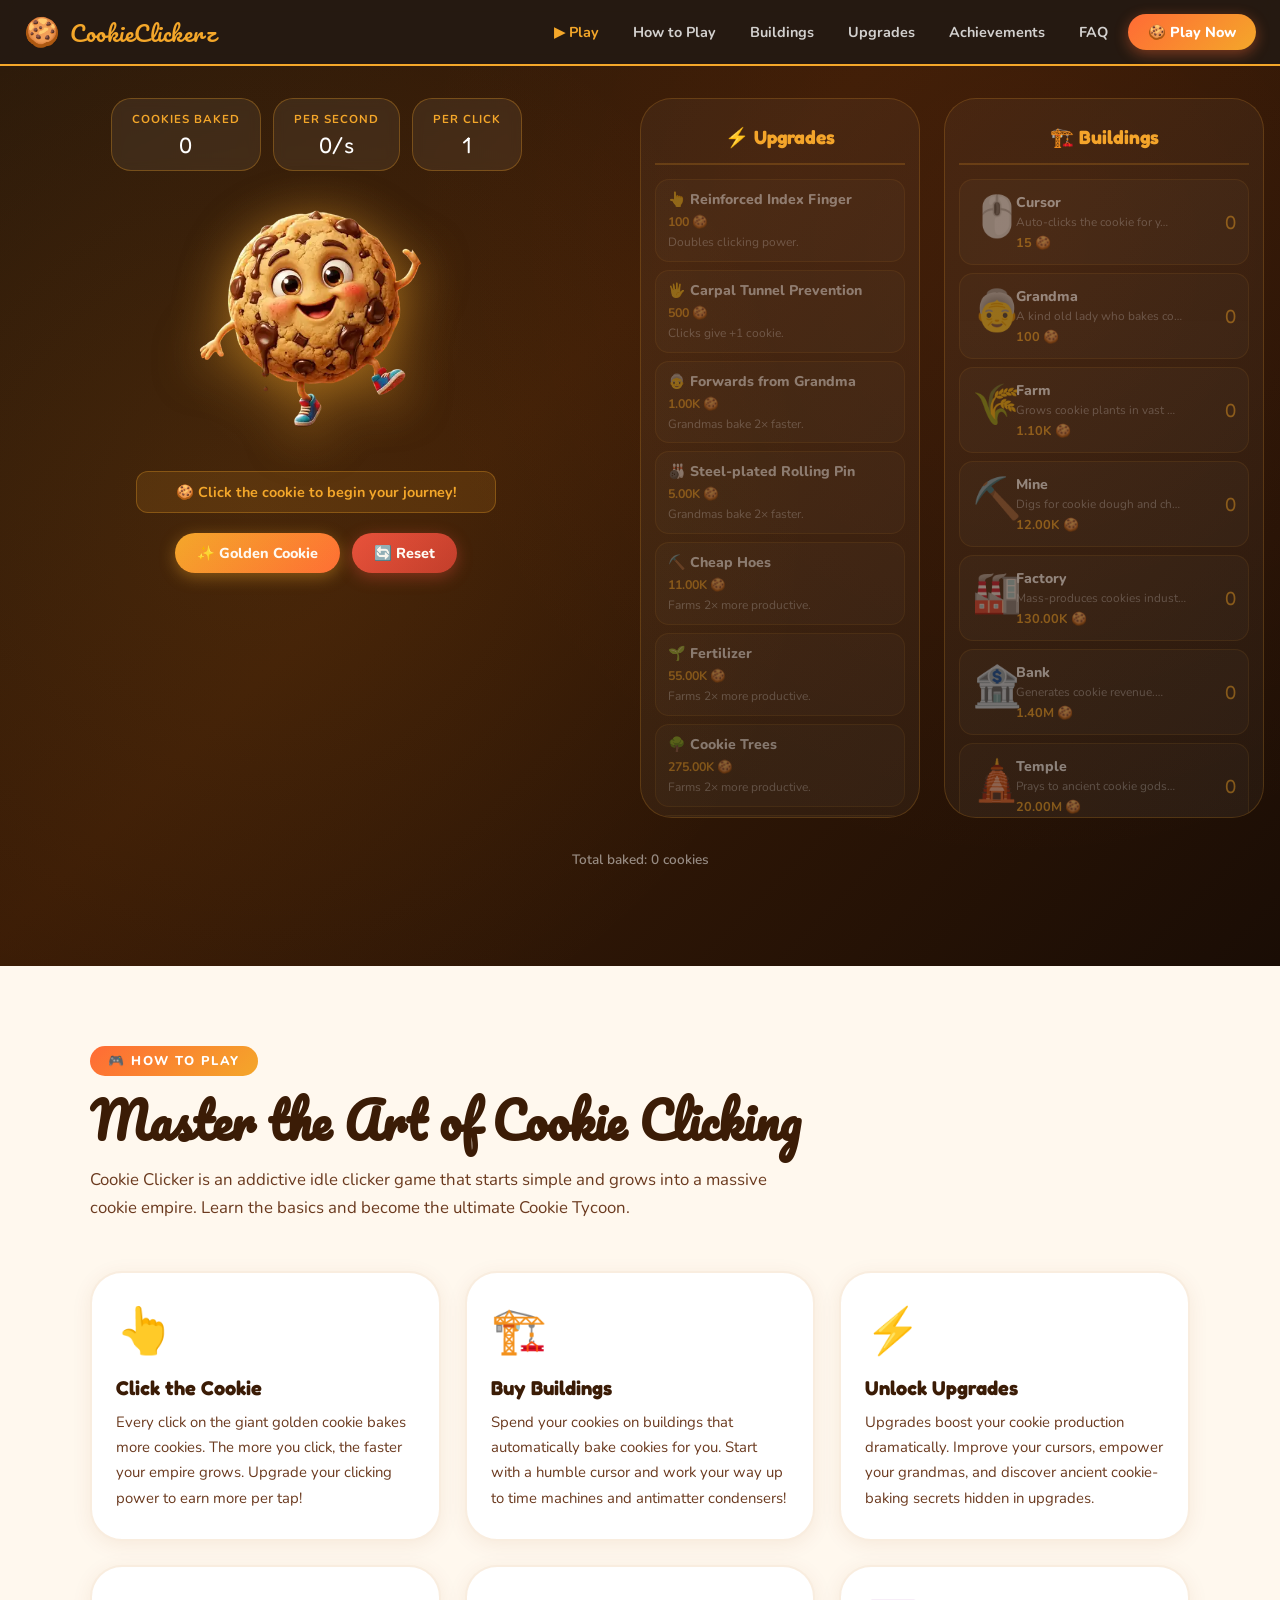
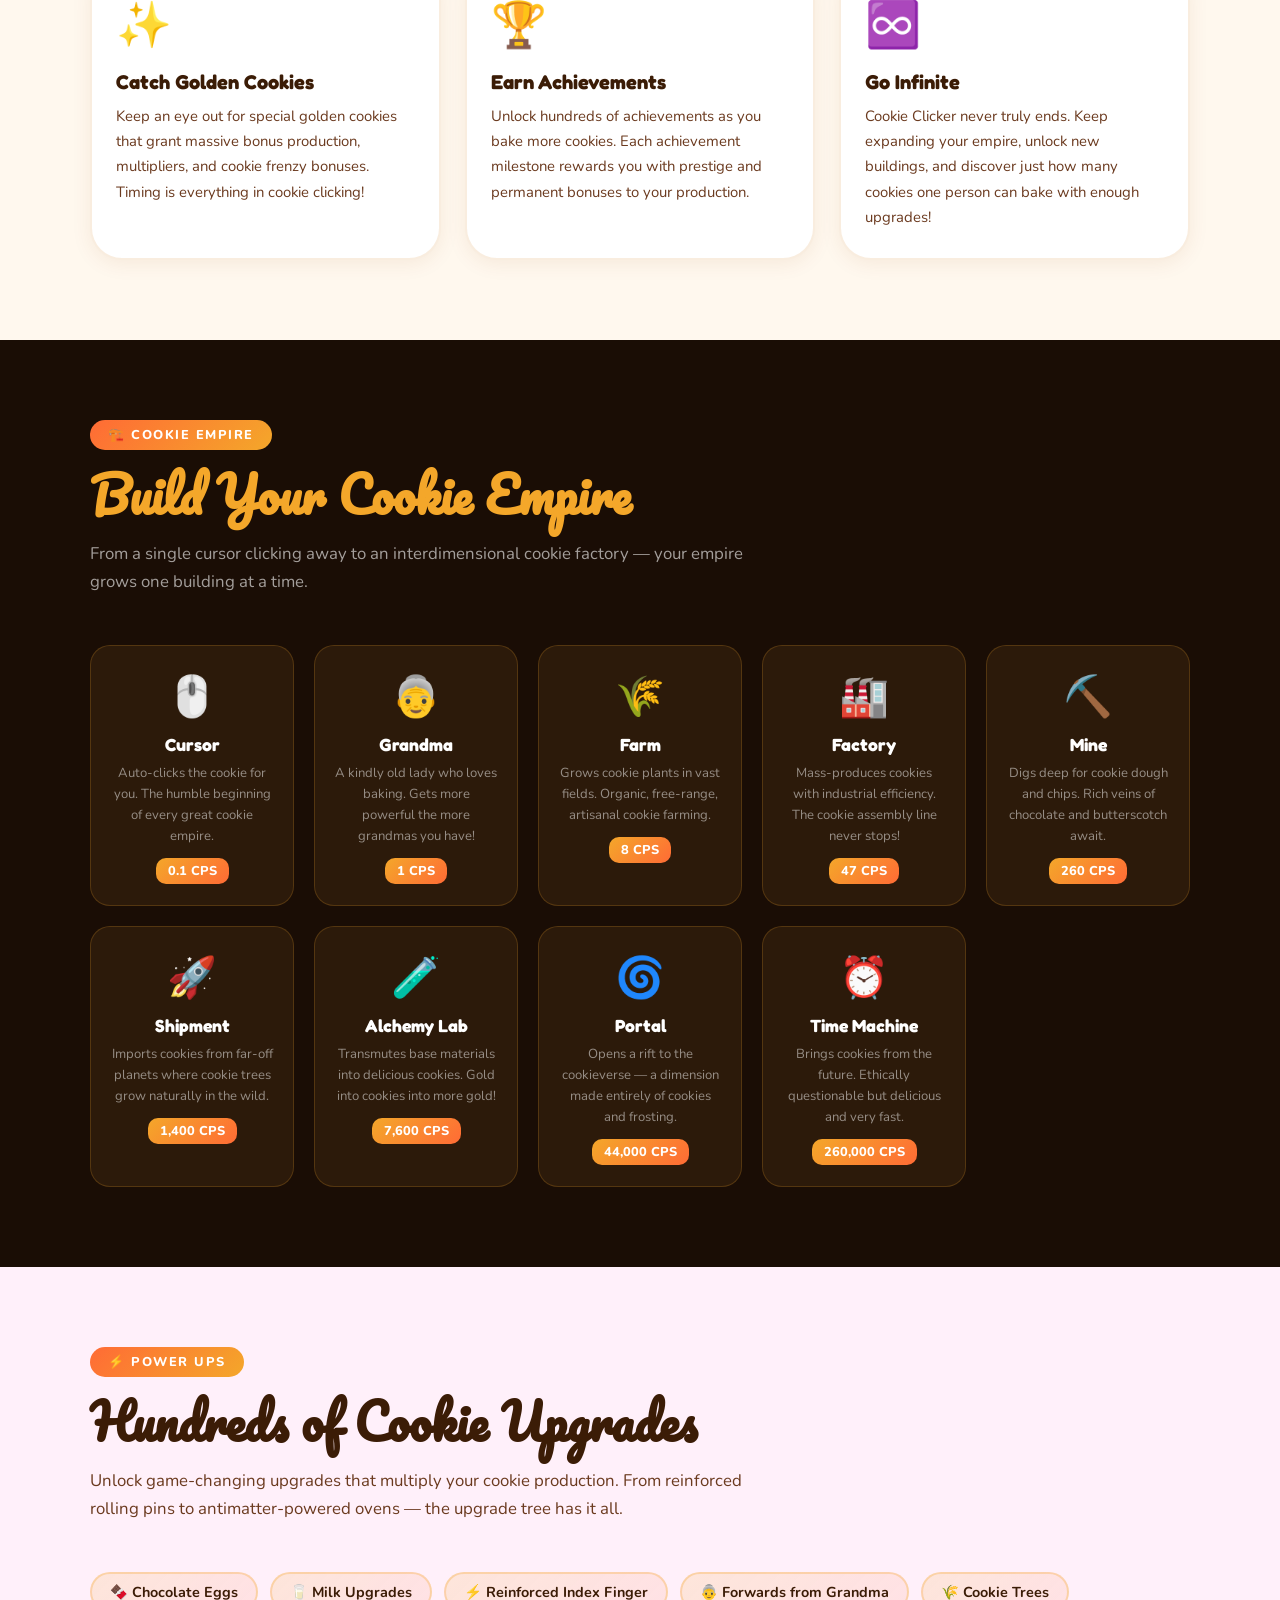
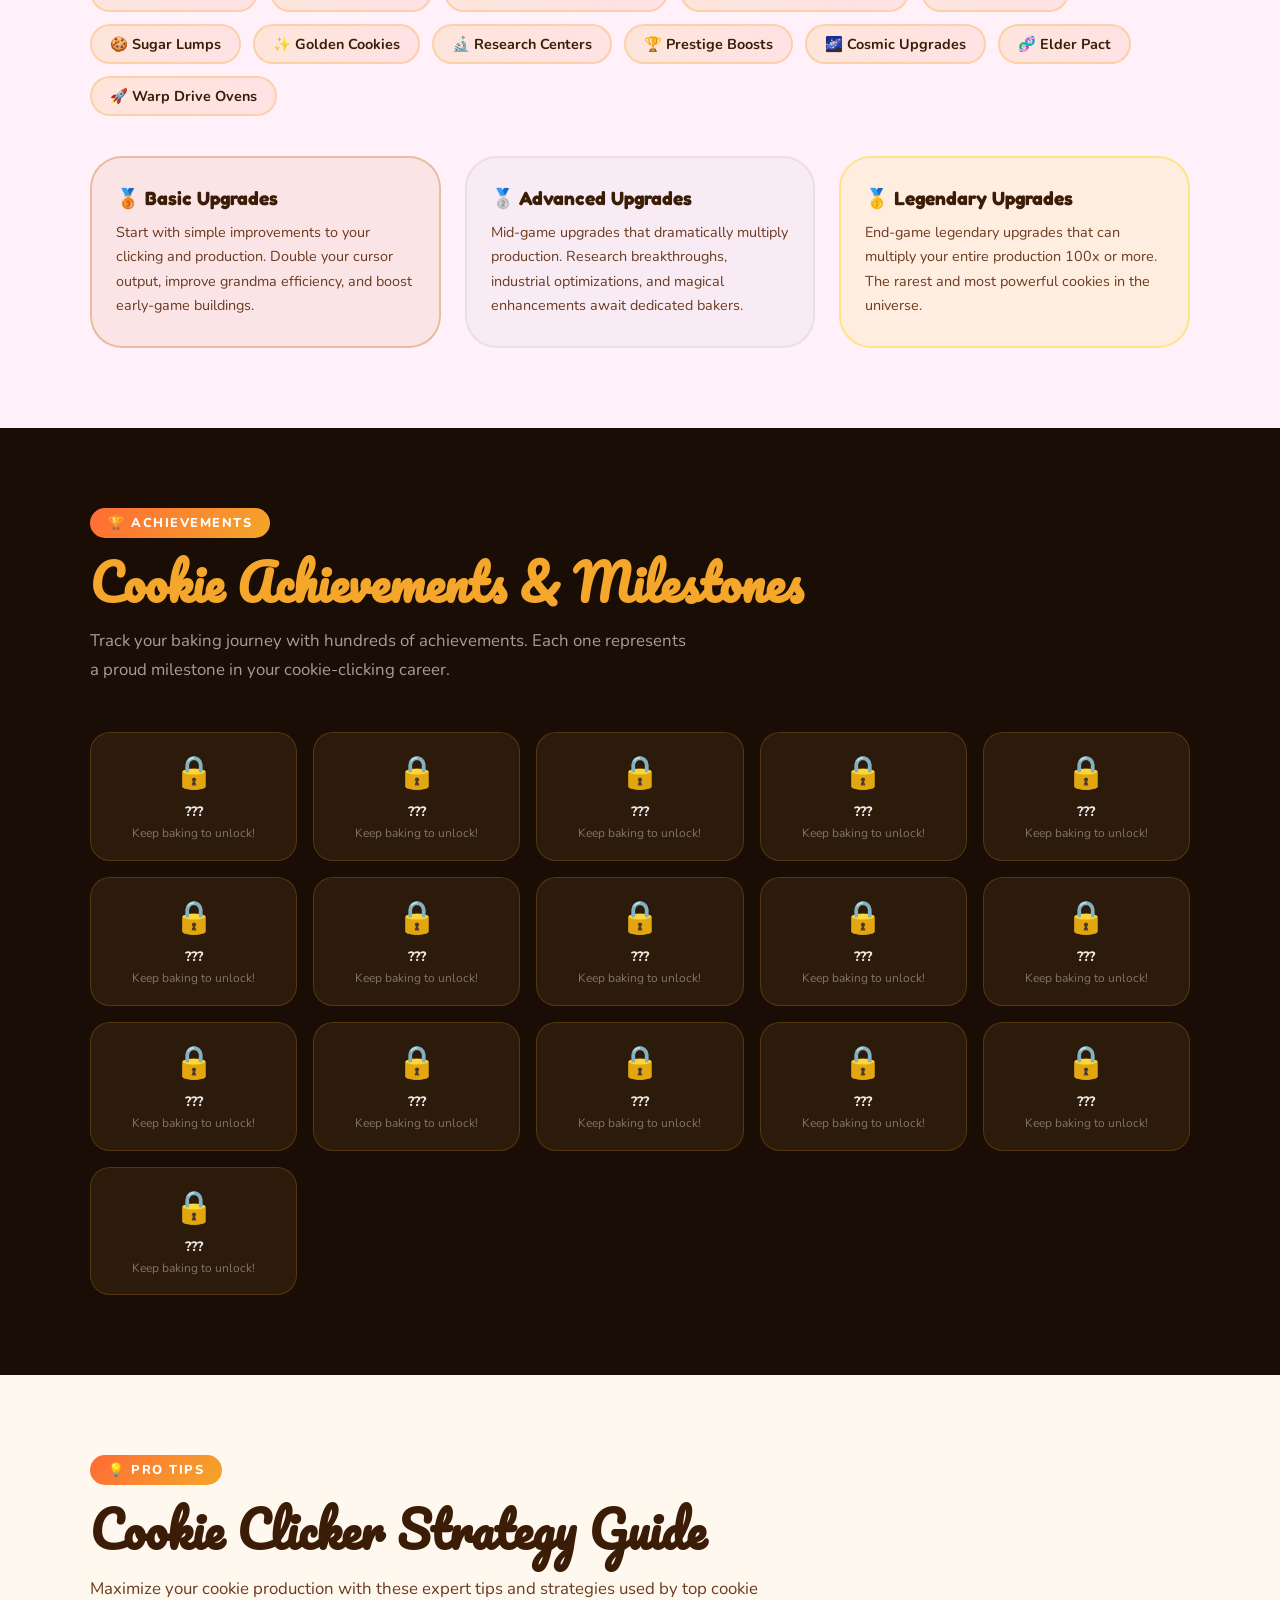
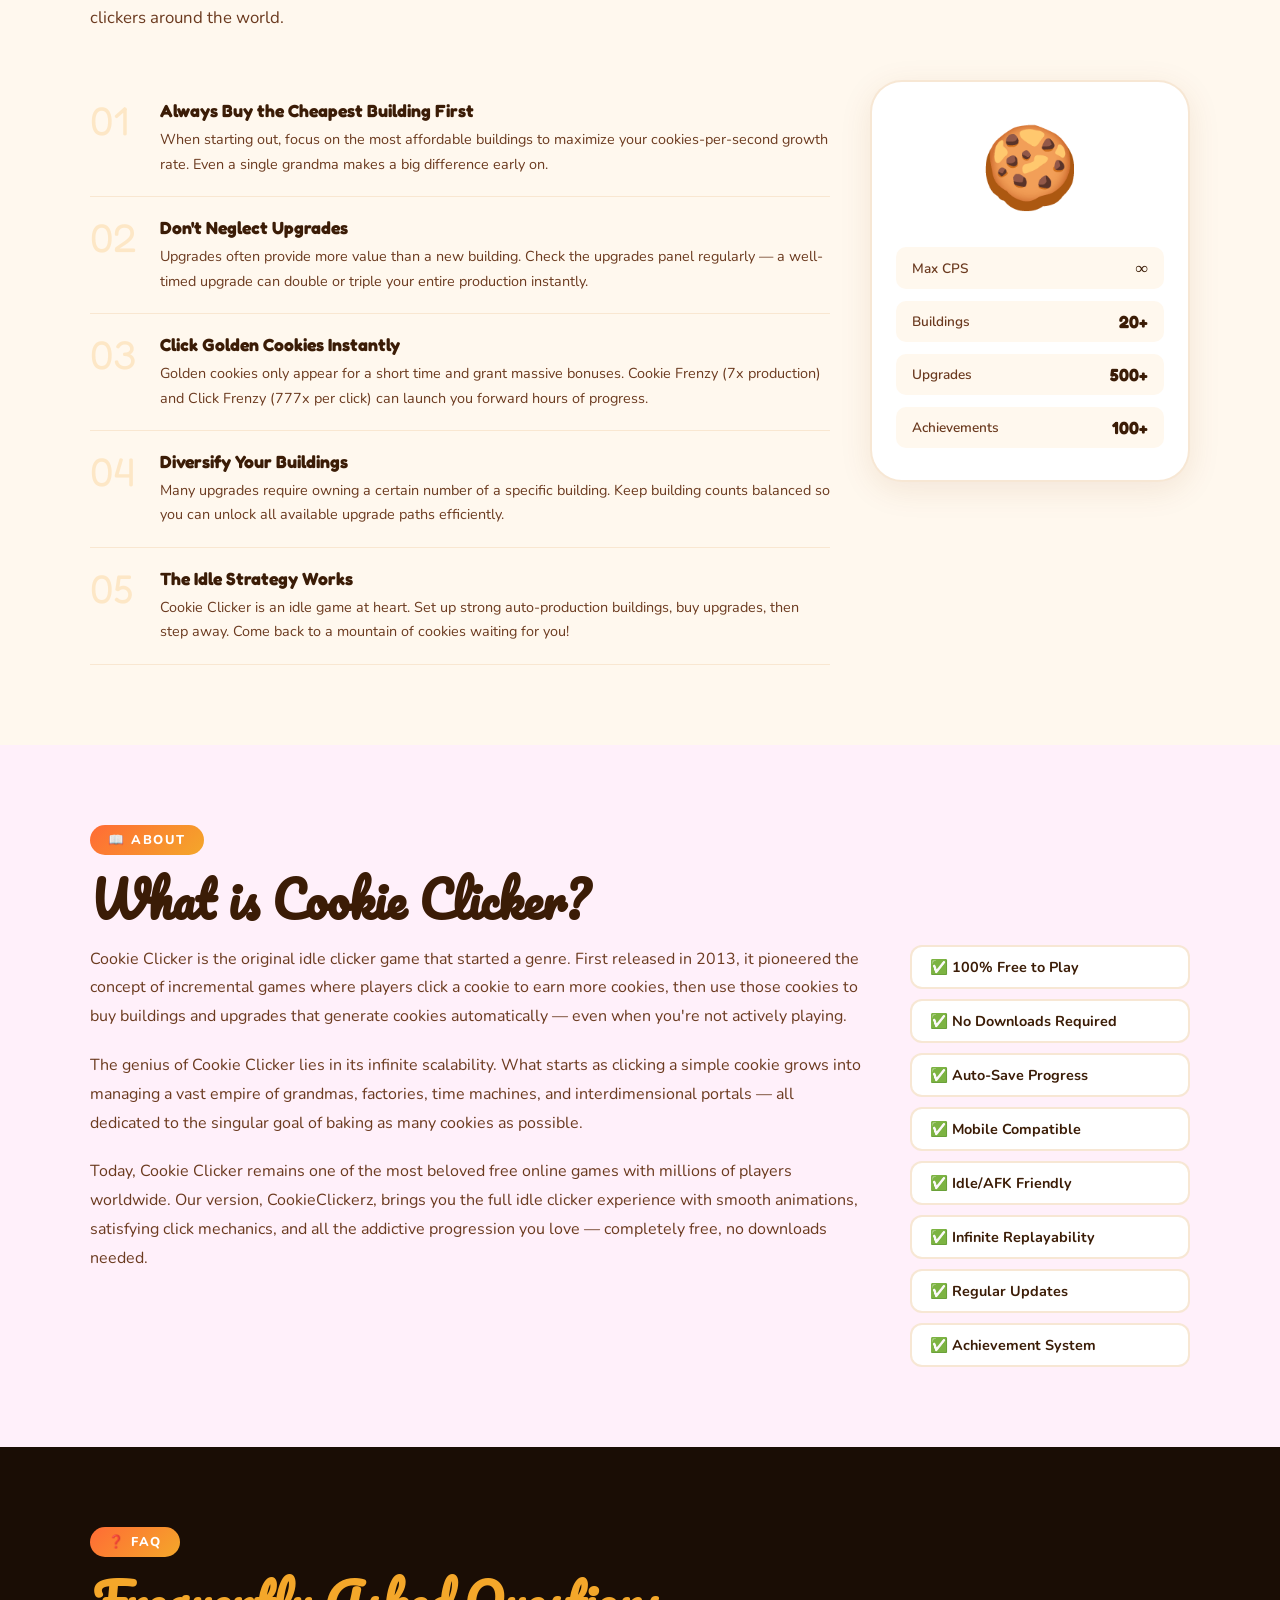
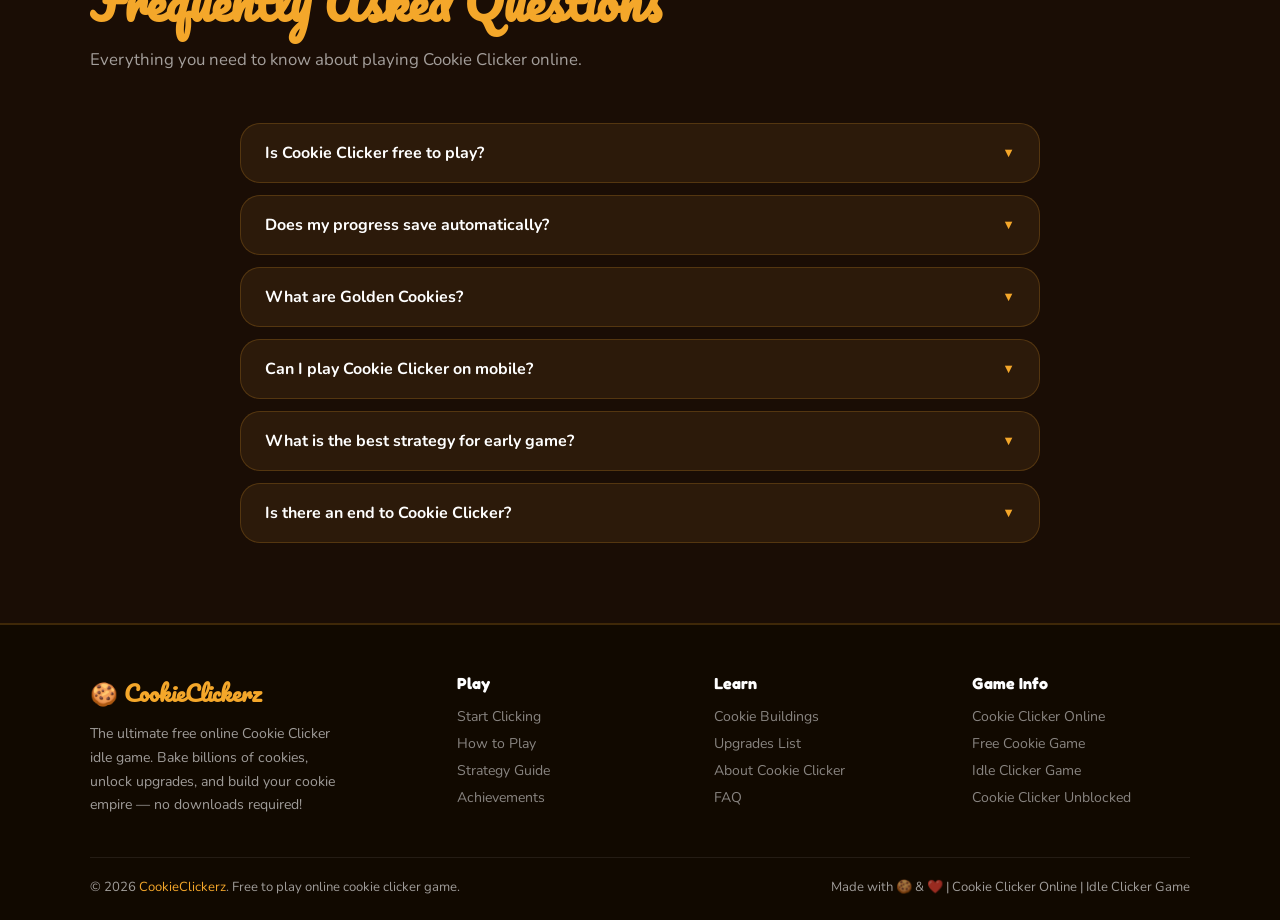
==== commit 824951a4: "Update index.html" ====
--- a/index.html
+++ b/index.html
@@ -3,12 +3,13 @@
 <head>
   <meta charset="UTF-8">
   <meta name="viewport" content="width=device-width, initial-scale=1.0">
-  <title>Cookie Clicker – Click to Bake Millions of Cookies | CookieClickerz</title>
+  <title>Cookie Clicker – Click to Bake Millions of Cookies | Cookie Clicker Github</title>
   <meta name="description" content="Play Cookie Clicker online free! The ultimate cookie clicking idle game. Bake billions of cookies, unlock upgrades, hire grandmas, build cookie factories and become the ultimate Cookie Tycoon!">
-  <meta name="keywords" content="cookie clicker, cookie clicker game, online cookie clicker, free cookie clicker, idle clicker game, cookie game, bake cookies, cookie upgrades, cookie clicker unblocked, cookie clicker online">
+  <meta name="keywords" content="cookie clicker, cookie clicker github, cookie clicker game, online cookie clicker, free cookie clicker, idle clicker game, cookie game, bake cookies, cookie upgrades, cookie clicker unblocked, cookie clicker online">
   <meta name="author" content="CookieClickerz">
   <meta name="robots" content="index, follow">
   <link rel="canonical" href="https://cookieclickerz.github.io/">
+  <link rel="icon" type="image/png" sizes="32x32" href="/favicon.png">
 
   <!-- Open Graph -->
   <meta property="og:title" content="Cookie Clicker – The Ultimate Idle Baking Game">
@@ -82,7 +83,7 @@
 
         <div class="cookie-wrapper" id="cookie-wrapper">
           <div class="cookie-aura"></div>
-          <img src="cookie.svg" alt="Giant Cookie – Click to Bake!" id="main-cookie" class="main-cookie" title="Click the cookie to bake!">
+          <img src="cookie.webp" alt="Giant Cookie – Click to Bake!" id="main-cookie" class="main-cookie" title="Click the cookie to bake!">
           <div class="click-ripple" id="click-ripple"></div>
         </div>
 
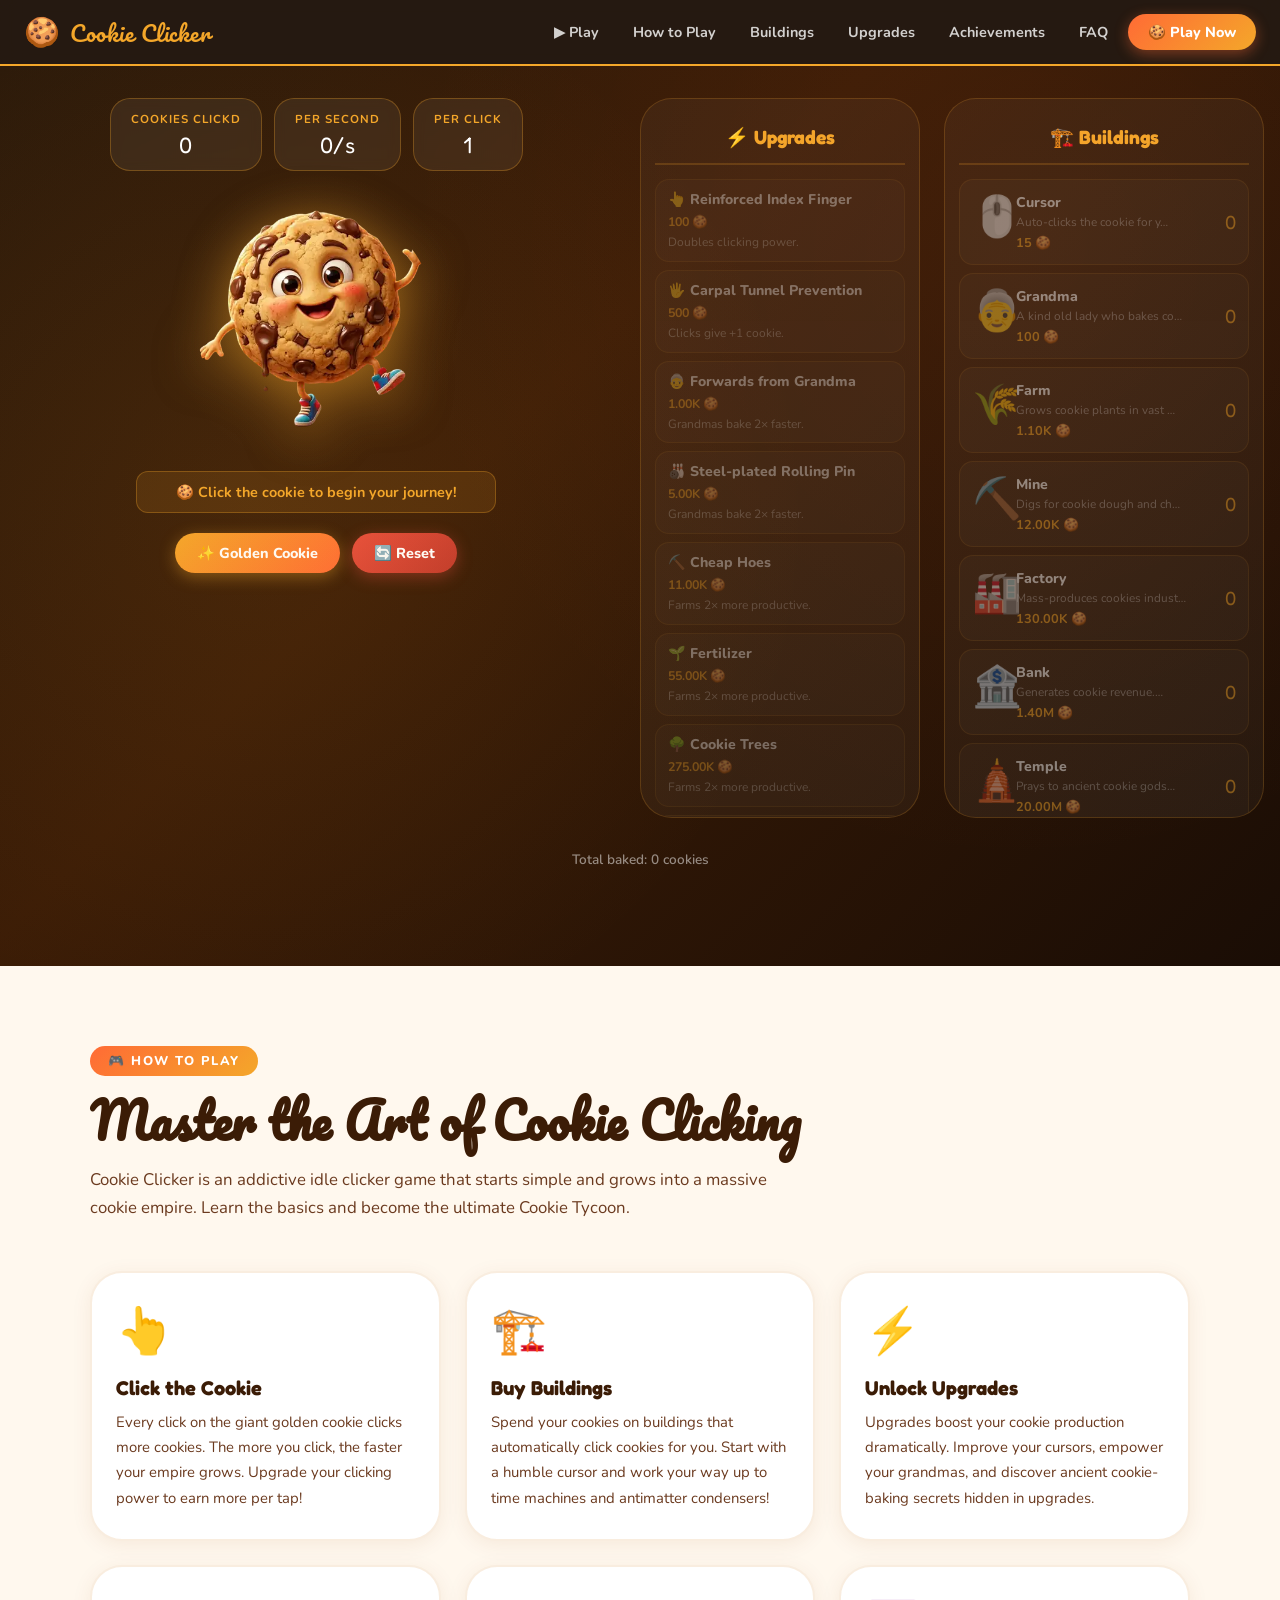
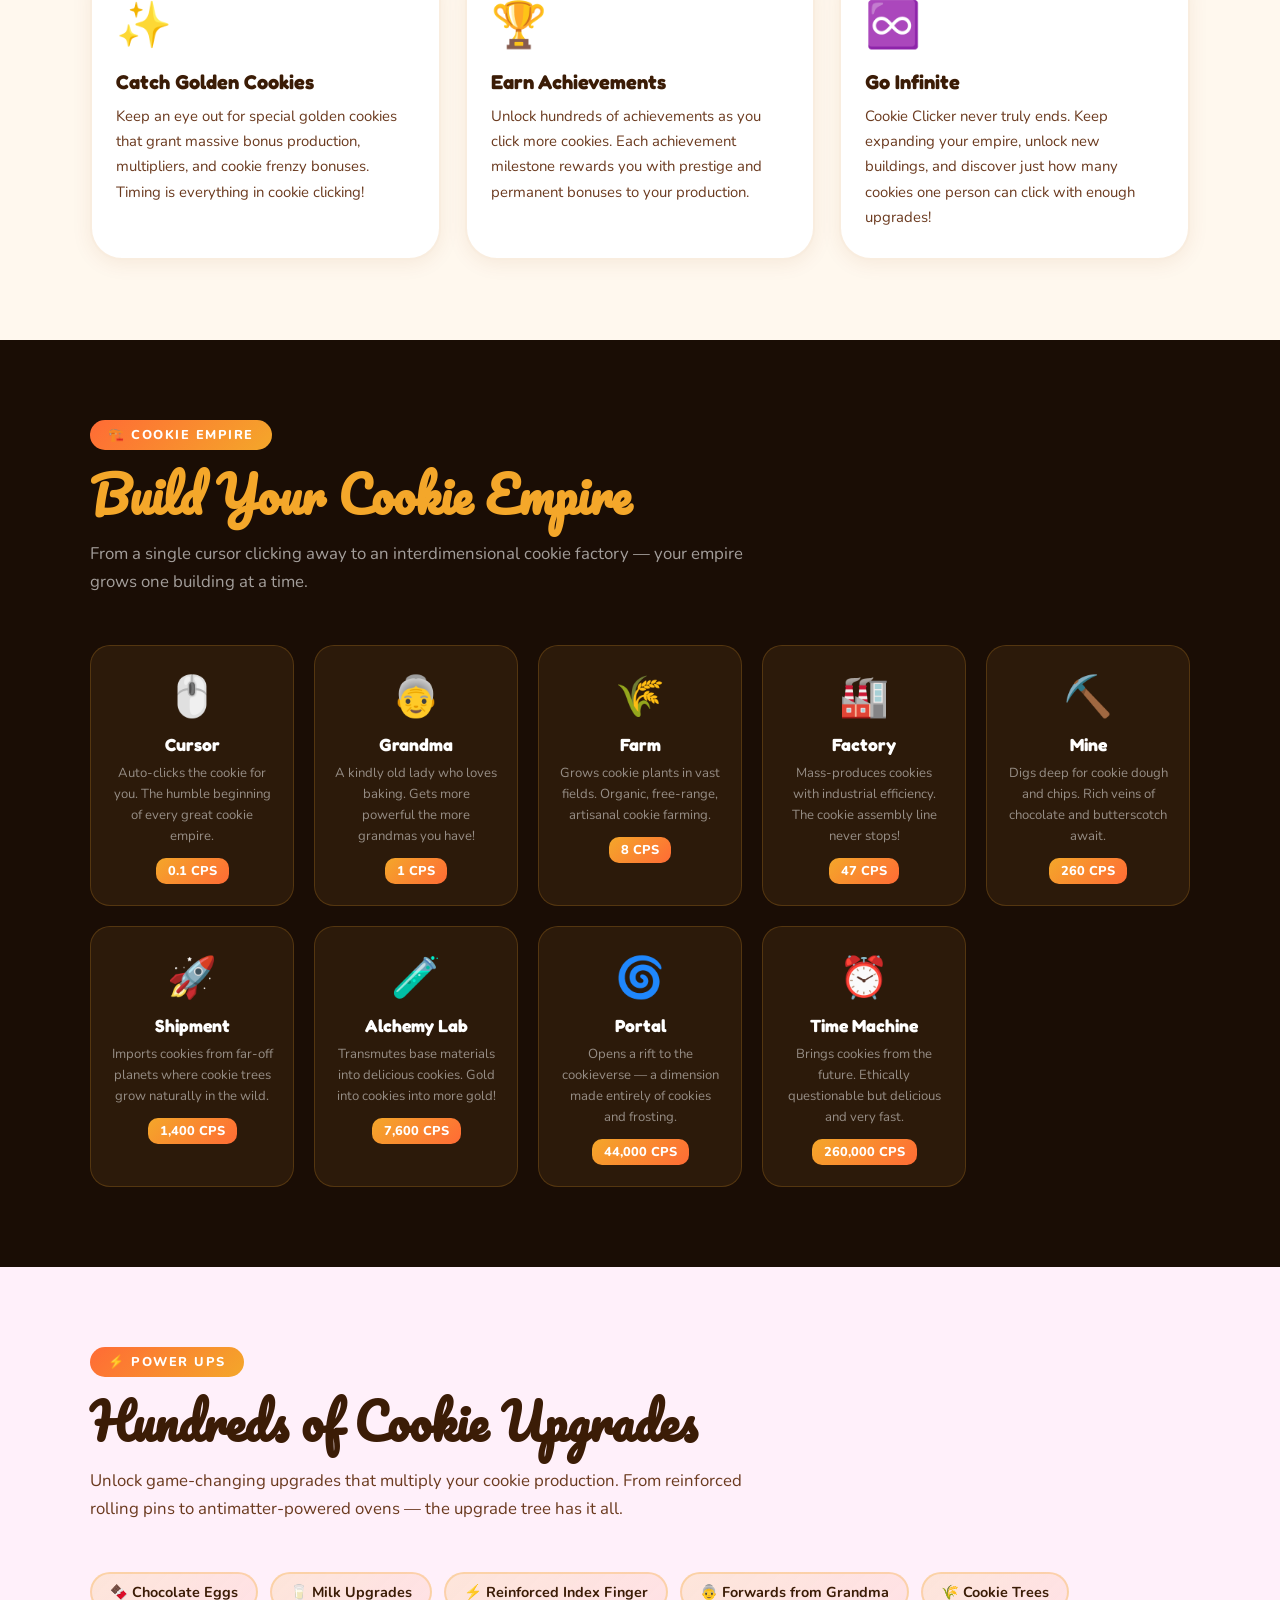
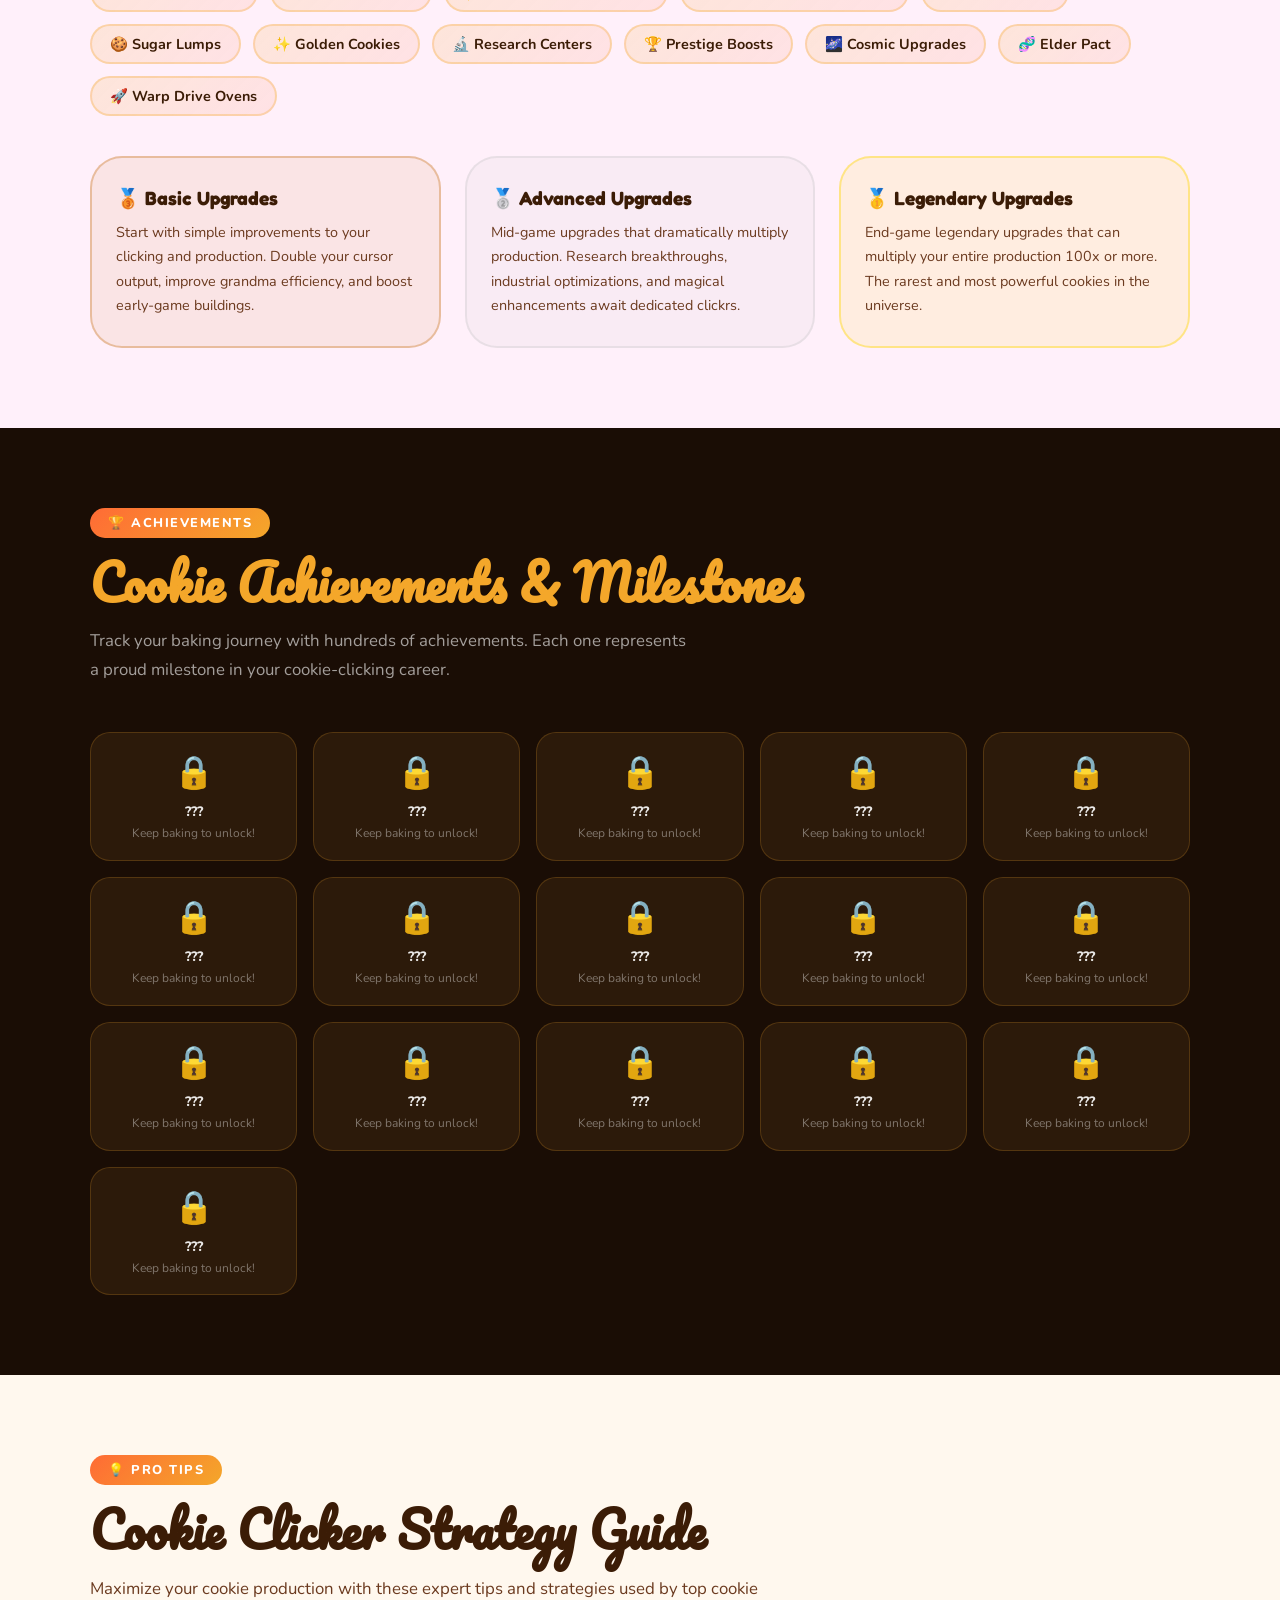
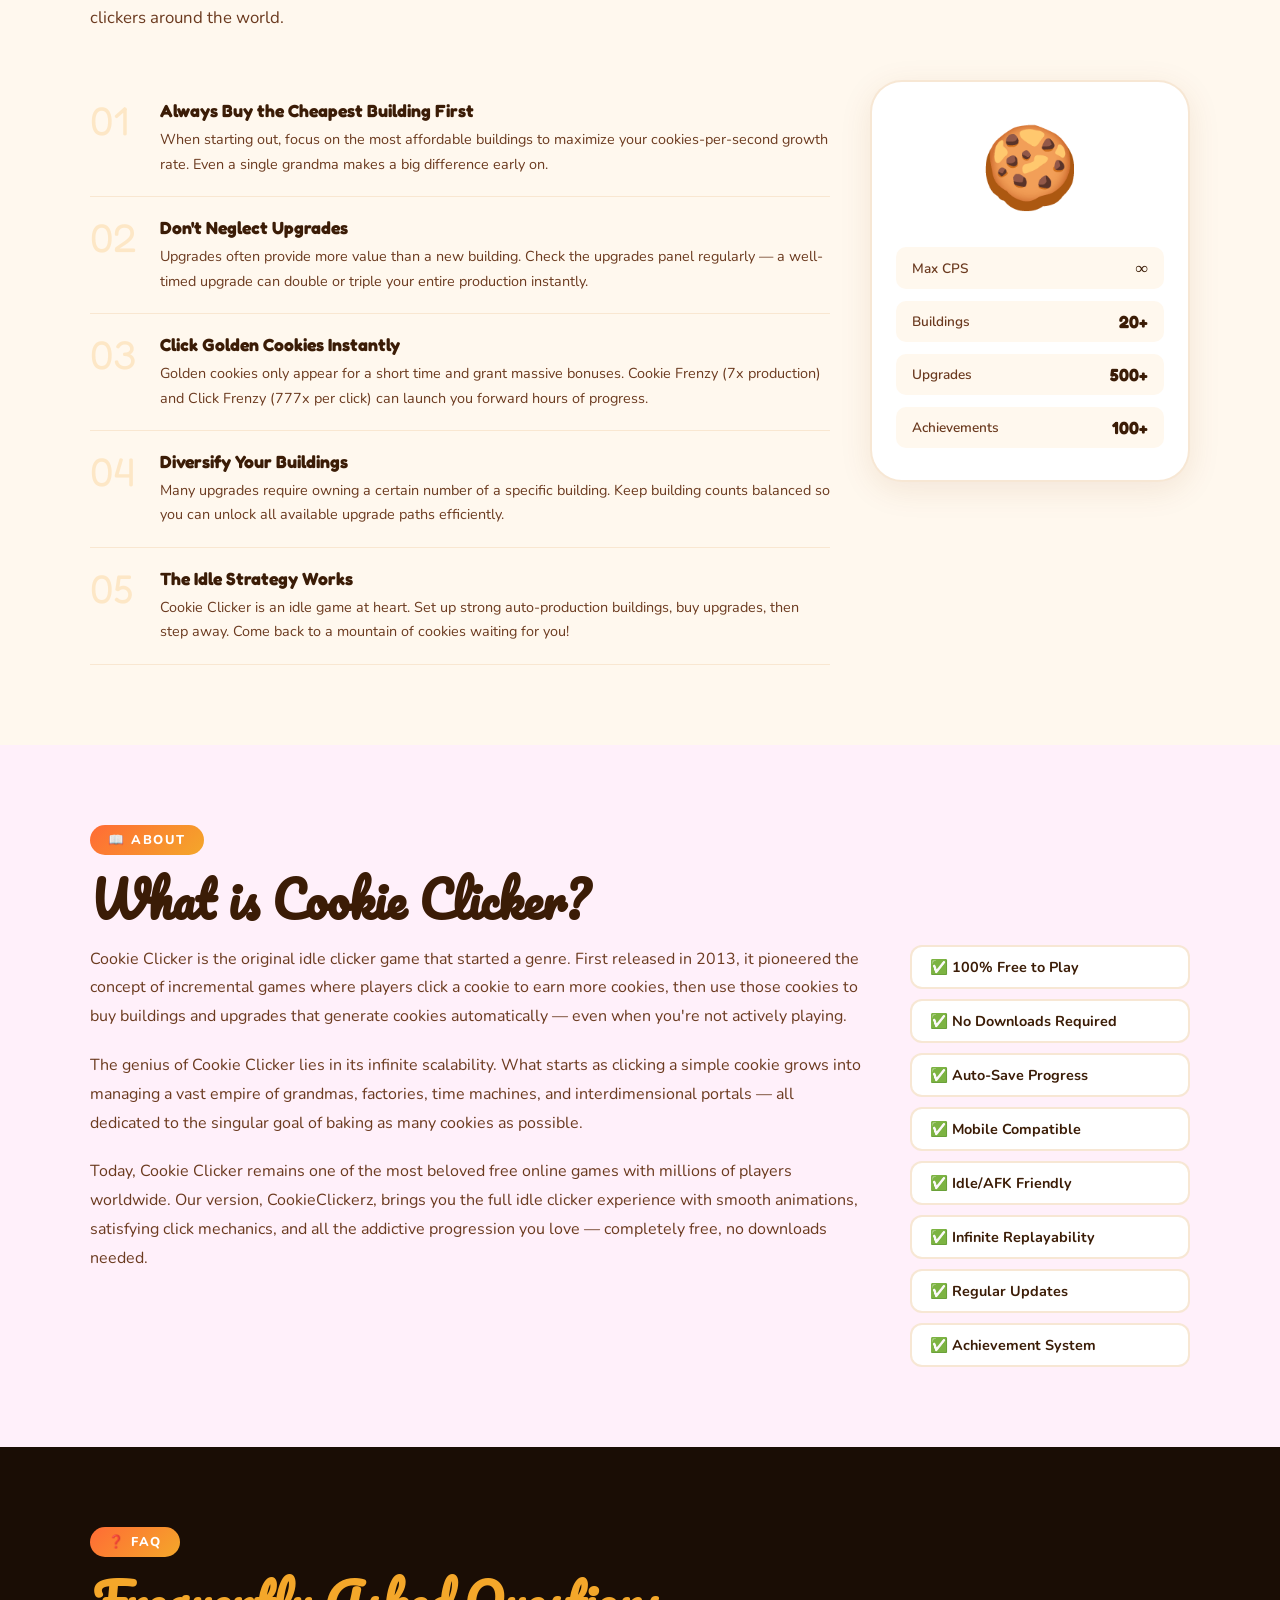
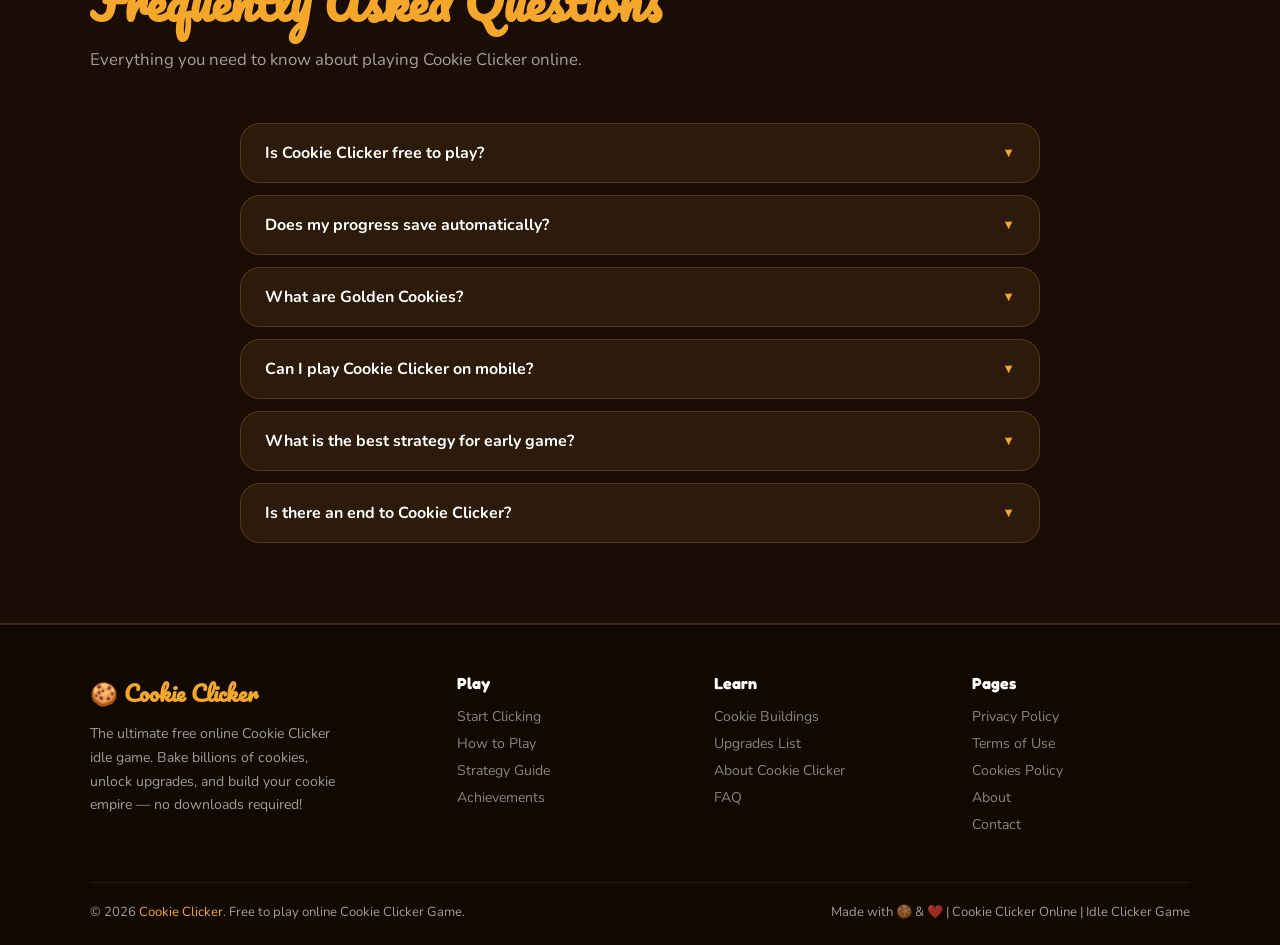
==== commit cd8362b8: "Update index.html" ====
--- a/index.html
+++ b/index.html
@@ -3,9 +3,9 @@
 <head>
   <meta charset="UTF-8">
   <meta name="viewport" content="width=device-width, initial-scale=1.0">
-  <title>Cookie Clicker – Click to Bake Millions of Cookies | Cookie Clicker Github</title>
-  <meta name="description" content="Play Cookie Clicker online free! The ultimate cookie clicking idle game. Bake billions of cookies, unlock upgrades, hire grandmas, build cookie factories and become the ultimate Cookie Tycoon!">
-  <meta name="keywords" content="cookie clicker, cookie clicker github, cookie clicker game, online cookie clicker, free cookie clicker, idle clicker game, cookie game, bake cookies, cookie upgrades, cookie clicker unblocked, cookie clicker online">
+  <title>Cookie Clicker – Click Millions of Cookies | Cookie Game</title>
+  <meta name="description" content="Play Cookie Clicker online free! The ultimate cookie clicking idle game. click billions of cookies, unlock upgrades, hire grandmas, build cookie factories and become the ultimate Cookie Tycoon!">
+  <meta name="keywords" content="cookie clicker, cookie clicker github, cookie clicker game, online cookie clicker, free cookie clicker, idle clicker game, cookie game, click cookies, cookie upgrades, cookie clicker unblocked, cookie clicker online">
   <meta name="author" content="CookieClickerz">
   <meta name="robots" content="index, follow">
   <link rel="canonical" href="https://cookieclickerz.github.io/">
@@ -13,15 +13,15 @@
 
   <!-- Open Graph -->
   <meta property="og:title" content="Cookie Clicker – The Ultimate Idle Baking Game">
-  <meta property="og:description" content="Click cookies, unlock upgrades, and bake billions! The best free cookie clicker game online.">
+  <meta property="og:description" content="Click cookies, unlock upgrades, and click billions! The best free cookie clicker game online.">
   <meta property="og:url" content="https://cookieclickerz.github.io/">
   <meta property="og:type" content="website">
   <meta property="og:image" content="https://cookieclickerz.github.io/og-image.png">
 
   <!-- Twitter Card -->
   <meta name="twitter:card" content="summary_large_image">
-  <meta name="twitter:title" content="Cookie Clicker – Click to Bake Millions!">
-  <meta name="twitter:description" content="The best free online cookie clicker idle game. Bake, upgrade, and conquer!">
+  <meta name="twitter:title" content="Cookie Clicker – Click to click Millions!">
+  <meta name="twitter:description" content="The best free online cookie clicker idle game. click, upgrade, and conquer!">
 
   <!-- Schema Markup -->
   <script type="application/ld+json">
@@ -30,7 +30,7 @@
     "@type": "WebApplication",
     "name": "Cookie Clicker",
     "url": "https://cookieclickerz.github.io/",
-    "description": "Play Cookie Clicker online for free. An idle clicker game where you bake billions of cookies, unlock upgrades, hire grandmas, and build a cookie empire.",
+    "description": "Play Cookie Clicker online for free. An idle clicker game where you click billions of cookies, unlock upgrades, hire grandmas, and build a cookie empire.",
     "applicationCategory": "Game",
     "operatingSystem": "Any",
     "browserRequirements": "Requires JavaScript",
@@ -68,7 +68,7 @@
       <div class="cookie-panel">
         <div class="cookie-stats">
           <div class="stat-card">
-            <span class="stat-label">Cookies Baked</span>
+            <span class="stat-label">Cookies clickd</span>
             <span class="stat-value" id="cookie-count">0</span>
           </div>
           <div class="stat-card">
@@ -83,7 +83,7 @@
 
         <div class="cookie-wrapper" id="cookie-wrapper">
           <div class="cookie-aura"></div>
-          <img src="cookie.webp" alt="Giant Cookie – Click to Bake!" id="main-cookie" class="main-cookie" title="Click the cookie to bake!">
+          <img src="cookie.webp" alt="Giant Cookie – Click to click!" id="main-cookie" class="main-cookie" title="Click the cookie to click!">
           <div class="click-ripple" id="click-ripple"></div>
         </div>
 
@@ -112,7 +112,7 @@
 
     <!-- Floating cookie count banner -->
     <div class="total-banner">
-      <span id="total-all-time">Total baked: 0 cookies</span>
+      <span id="total-all-time">Total clickd: 0 cookies</span>
     </div>
   </section>
 
@@ -126,12 +126,12 @@
         <div class="step-card">
           <div class="step-icon">👆</div>
           <h3>Click the Cookie</h3>
-          <p>Every click on the giant golden cookie bakes more cookies. The more you click, the faster your empire grows. Upgrade your clicking power to earn more per tap!</p>
+          <p>Every click on the giant golden cookie clicks more cookies. The more you click, the faster your empire grows. Upgrade your clicking power to earn more per tap!</p>
         </div>
         <div class="step-card">
           <div class="step-icon">🏗️</div>
           <h3>Buy Buildings</h3>
-          <p>Spend your cookies on buildings that automatically bake cookies for you. Start with a humble cursor and work your way up to time machines and antimatter condensers!</p>
+          <p>Spend your cookies on buildings that automatically click cookies for you. Start with a humble cursor and work your way up to time machines and antimatter condensers!</p>
         </div>
         <div class="step-card">
           <div class="step-icon">⚡</div>
@@ -146,12 +146,12 @@
         <div class="step-card">
           <div class="step-icon">🏆</div>
           <h3>Earn Achievements</h3>
-          <p>Unlock hundreds of achievements as you bake more cookies. Each achievement milestone rewards you with prestige and permanent bonuses to your production.</p>
+          <p>Unlock hundreds of achievements as you click more cookies. Each achievement milestone rewards you with prestige and permanent bonuses to your production.</p>
         </div>
         <div class="step-card">
           <div class="step-icon">♾️</div>
           <h3>Go Infinite</h3>
-          <p>Cookie Clicker never truly ends. Keep expanding your empire, unlock new buildings, and discover just how many cookies one person can bake with enough upgrades!</p>
+          <p>Cookie Clicker never truly ends. Keep expanding your empire, unlock new buildings, and discover just how many cookies one person can click with enough upgrades!</p>
         </div>
       </div>
     </div>
@@ -249,7 +249,7 @@
         </div>
         <div class="tier-card tier-silver">
           <h3>🥈 Advanced Upgrades</h3>
-          <p>Mid-game upgrades that dramatically multiply production. Research breakthroughs, industrial optimizations, and magical enhancements await dedicated bakers.</p>
+          <p>Mid-game upgrades that dramatically multiply production. Research breakthroughs, industrial optimizations, and magical enhancements await dedicated clickrs.</p>
         </div>
         <div class="tier-card tier-gold">
           <h3>🥇 Legendary Upgrades</h3>
@@ -382,7 +382,7 @@
         </div>
         <div class="faq-item">
           <button class="faq-q" onclick="toggleFaq(this)">Is there an end to Cookie Clicker? <span class="faq-arrow">▼</span></button>
-          <div class="faq-a">Technically, no! Cookie Clicker is an infinite incremental game. There are always more cookies to bake, more buildings to buy, and more upgrades to unlock. The numbers just keep getting bigger — that's part of the addictive charm of the idle clicker genre.</div>
+          <div class="faq-a">Technically, no! Cookie Clicker is an infinite incremental game. There are always more cookies to click, more buildings to buy, and more upgrades to unlock. The numbers just keep getting bigger — that's part of the addictive charm of the idle clicker genre.</div>
         </div>
       </div>
     </div>
@@ -430,7 +430,7 @@
     <div class="toast-icon">🏆</div>
     <div class="toast-text">
       <strong id="toast-title">Achievement Unlocked!</strong>
-      <span id="toast-desc">First Cookie Baked</span>
+      <span id="toast-desc">First Cookie clickd</span>
     </div>
   </div>
 
--- a/style.css
+++ b/style.css
@@ -407,7 +407,8 @@
 }
 
 .upgrade-item:hover { background: rgba(244,167,42,0.1); border-color: var(--cookie-gold); transform: translateX(2px); }
-.upgrade-item.locked { opacity: 0.4; cursor: not-allowed; }
+.upgrade-item.locked { opacity: 0.35; cursor: not-allowed; }
+.upgrade-item.cant-afford { opacity: 0.55; }
 .upgrade-item.purchased { background: rgba(27, 188, 156, 0.1); border-color: rgba(27,188,156,0.4); cursor: default; }
 
 .upgrade-name {
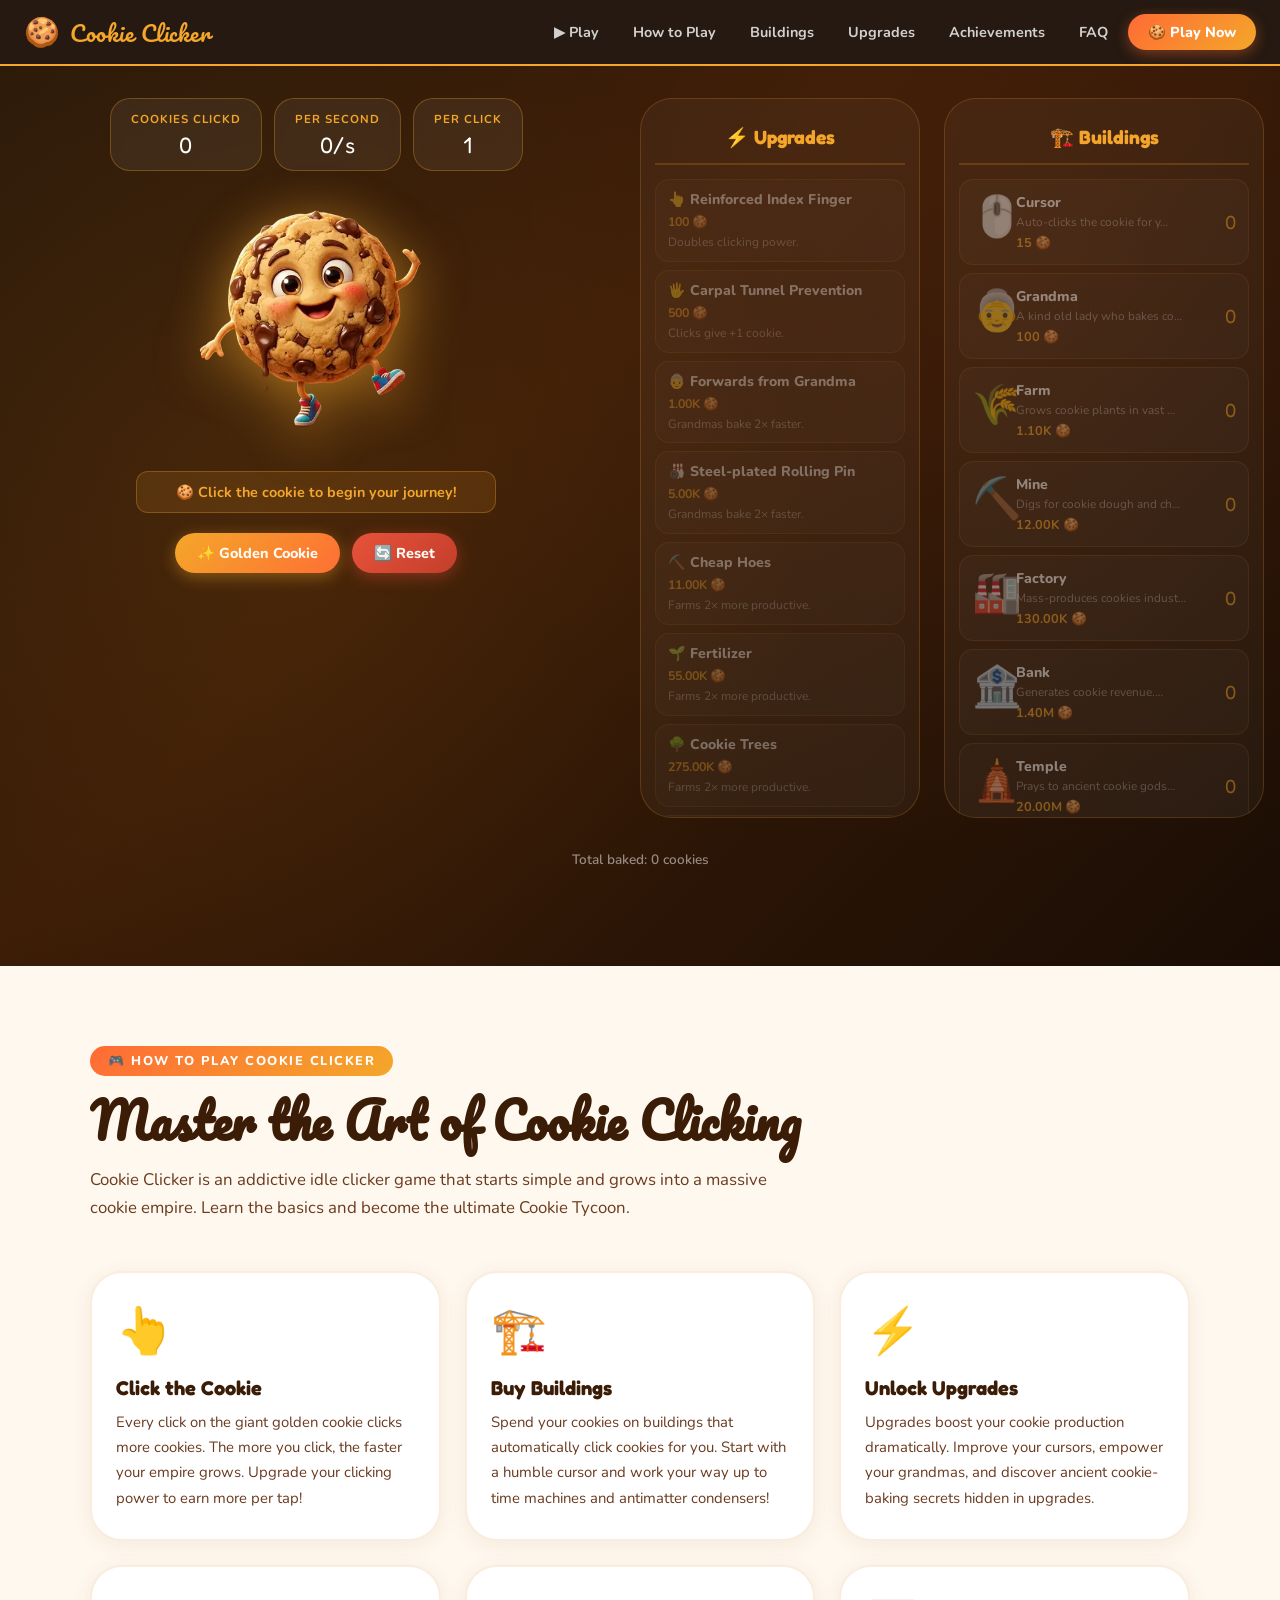
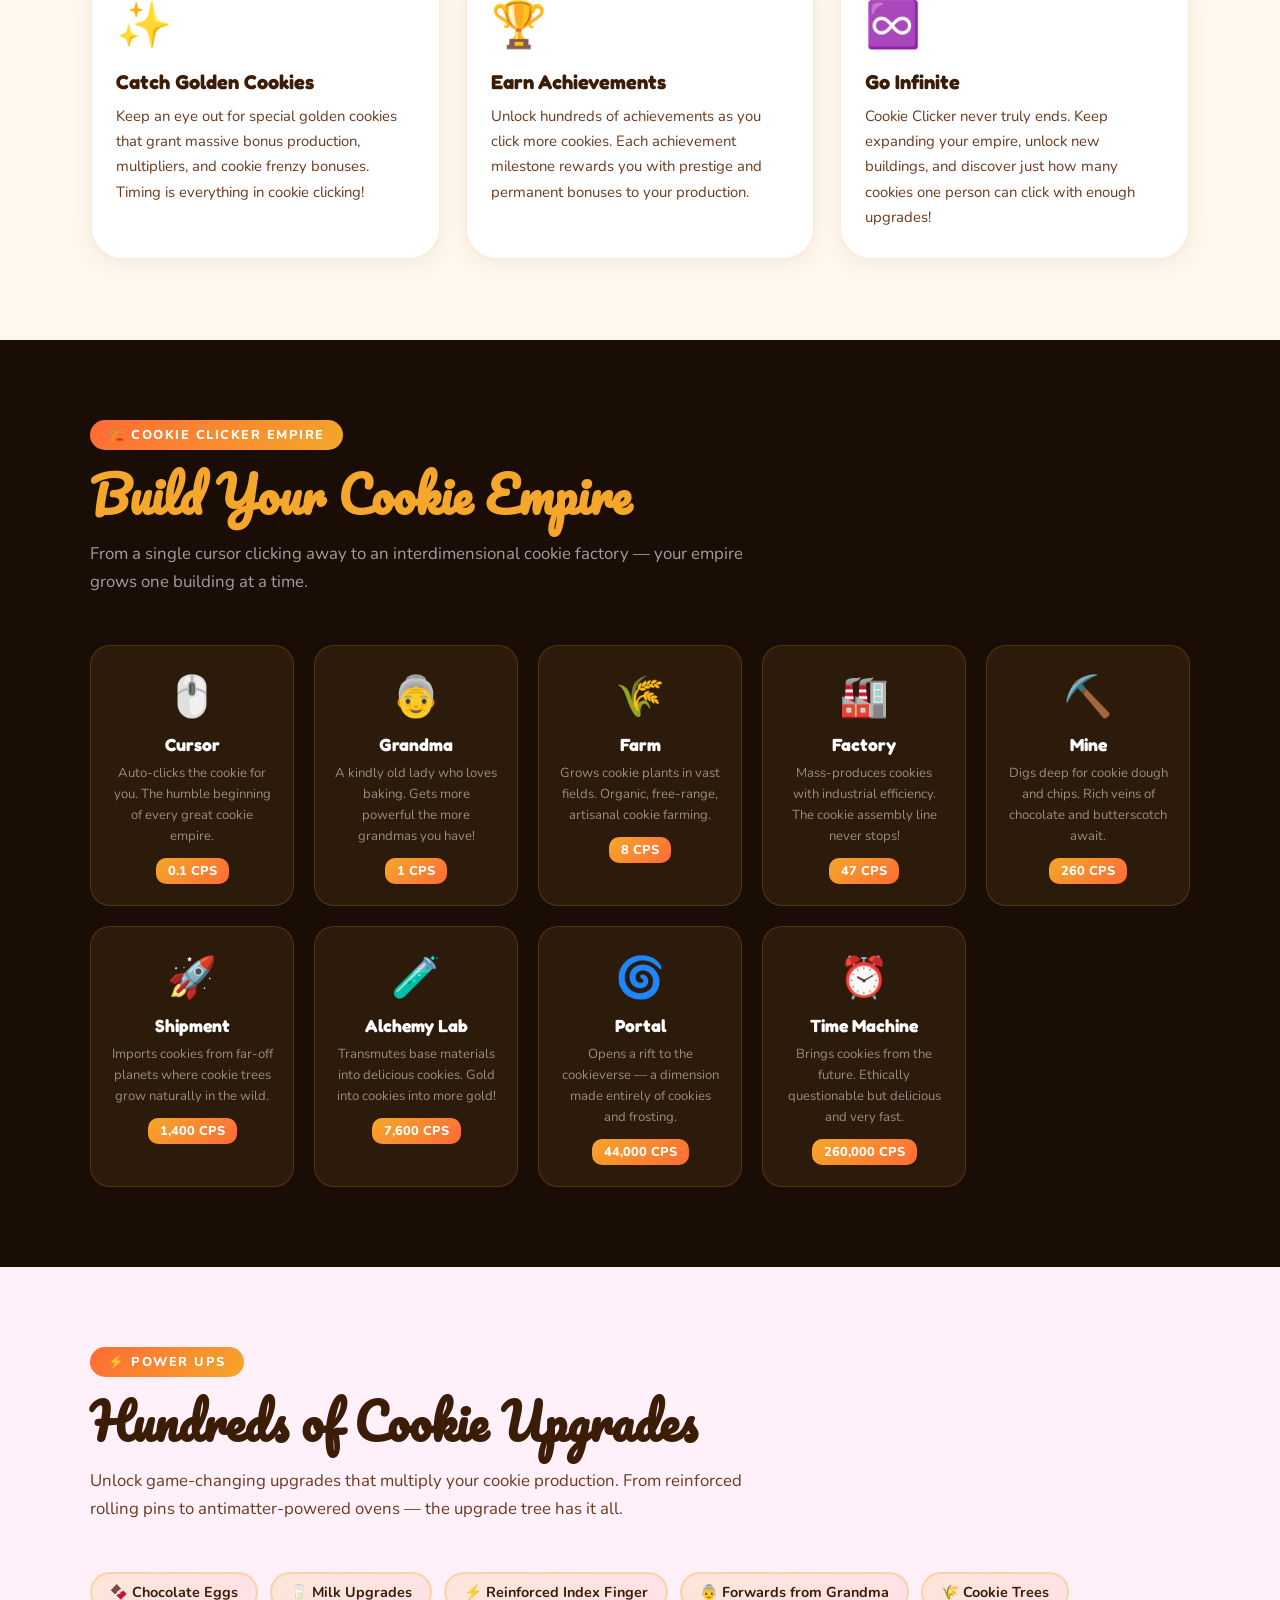
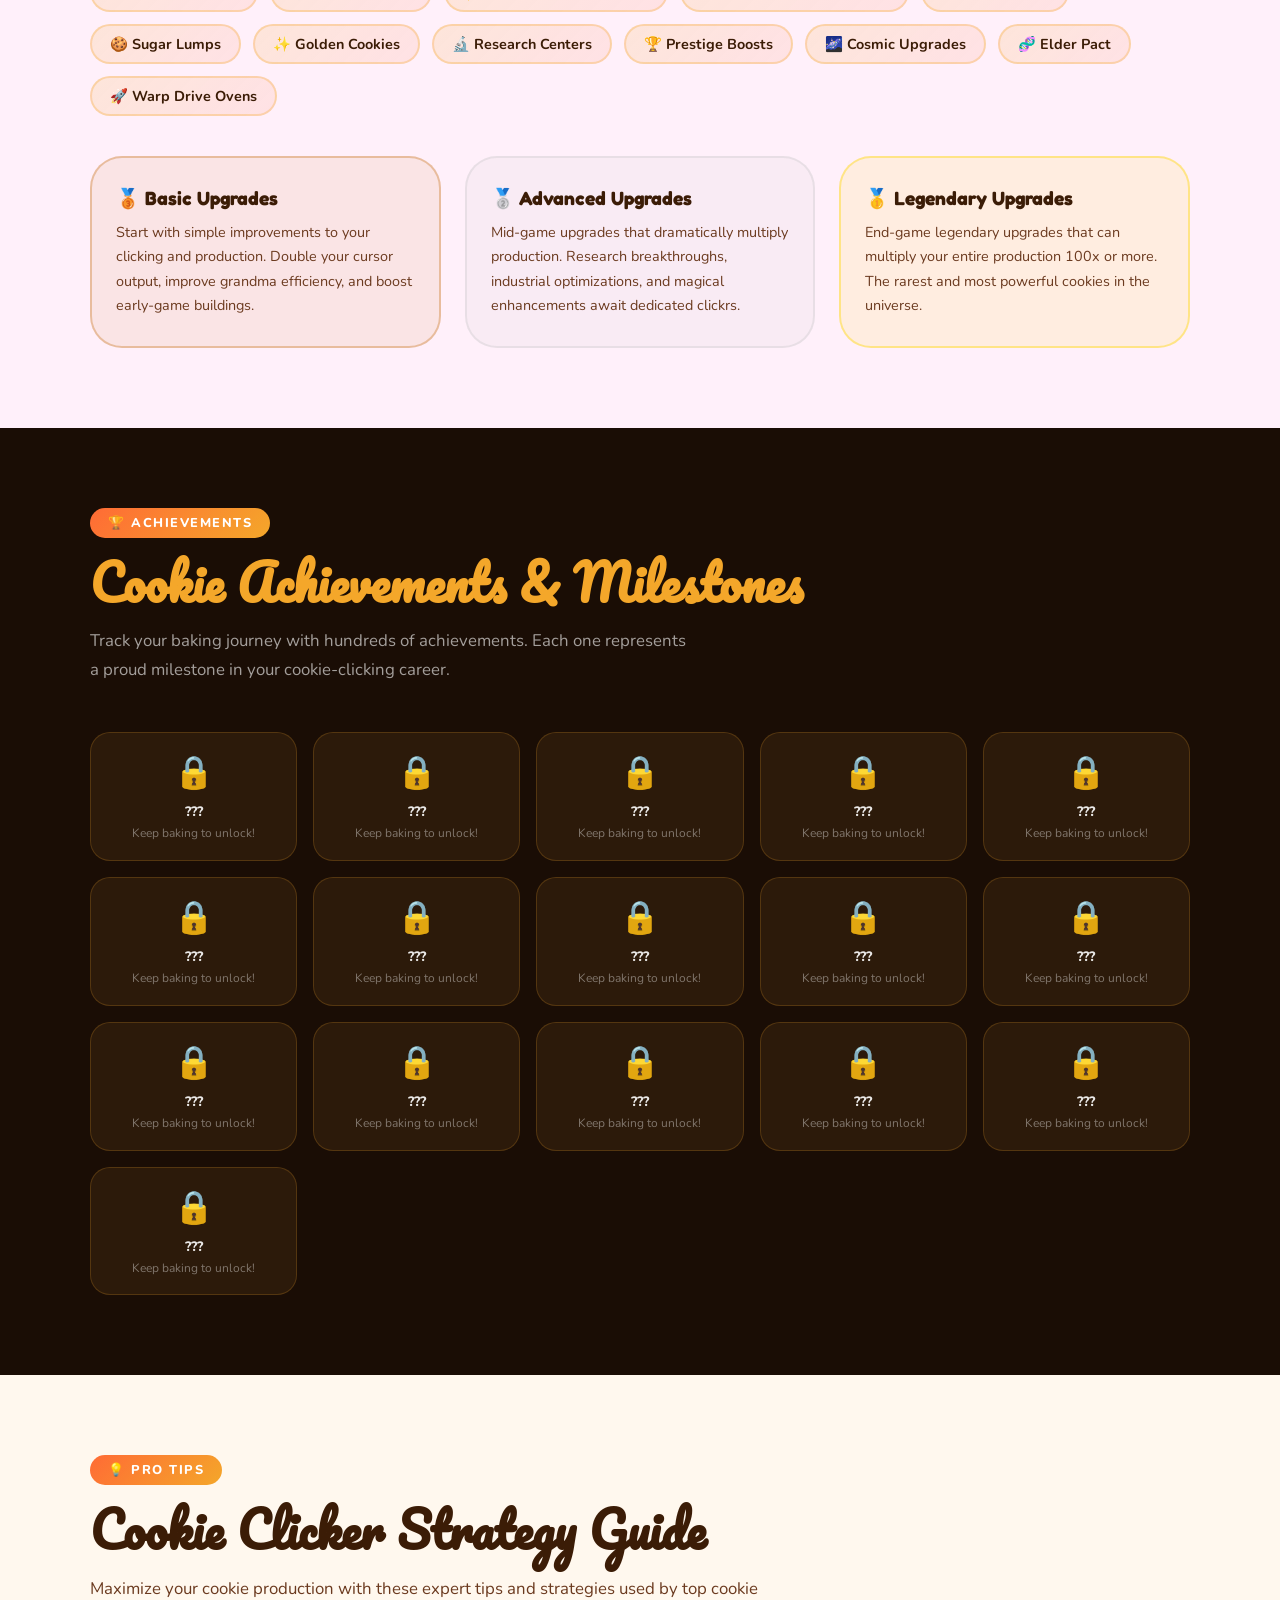
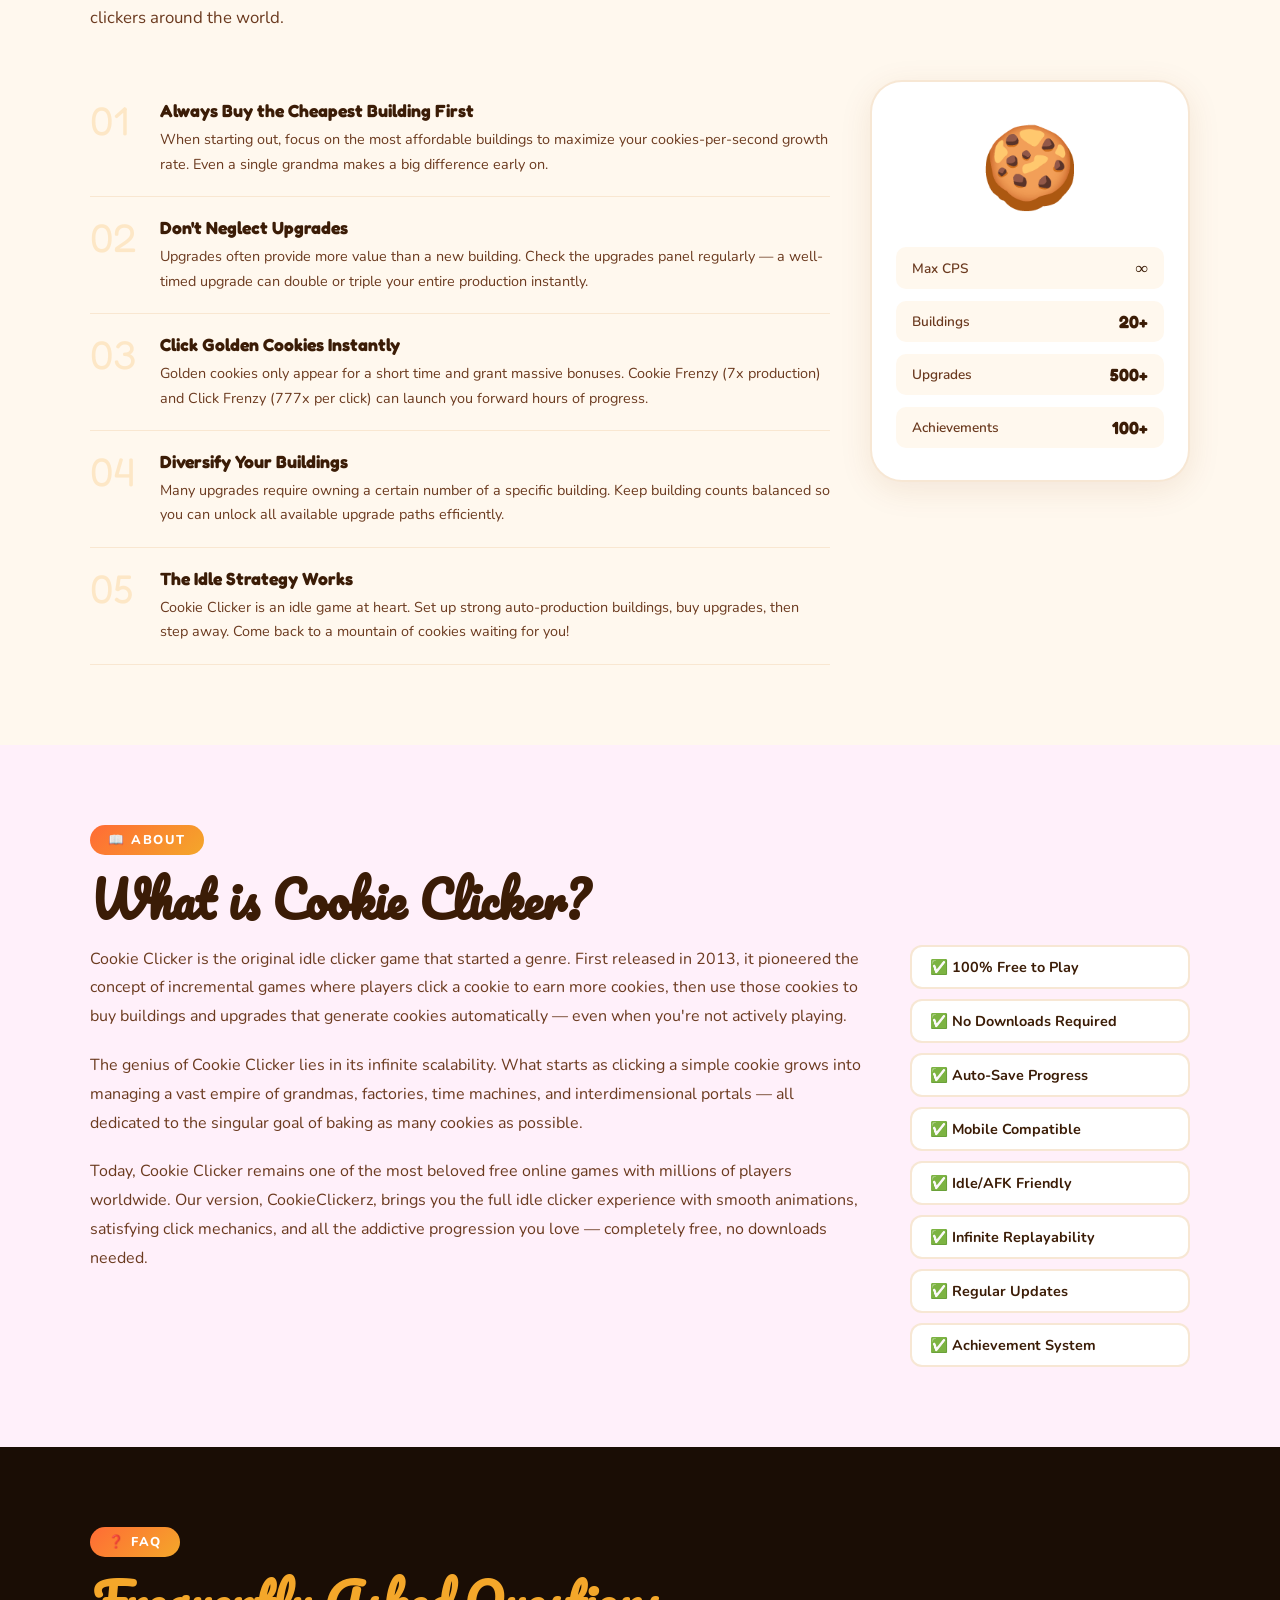
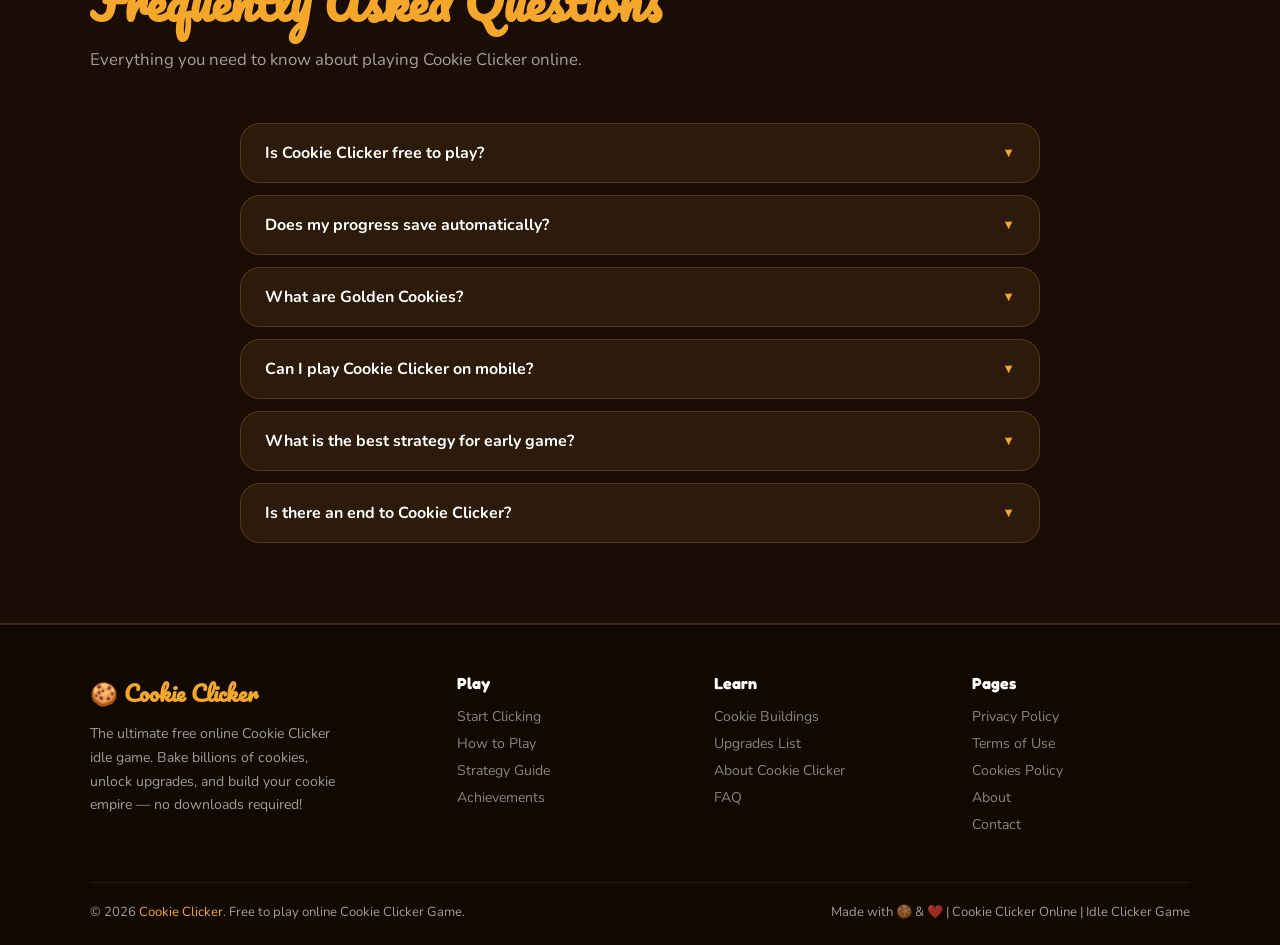
==== commit 66cda8dd: "Update index.html" ====
--- a/index.html
+++ b/index.html
@@ -1,9 +1,18 @@
 <!DOCTYPE html>
 <html lang="en">
 <head>
+  <!-- Google tag (gtag.js) -->
+<script async src="https://www.googletagmanager.com/gtag/js?id=G-YR3NTQNZ69"></script>
+<script>
+  window.dataLayer = window.dataLayer || [];
+  function gtag(){dataLayer.push(arguments);}
+  gtag('js', new Date());
+
+  gtag('config', 'G-YR3NTQNZ69');
+</script>
   <meta charset="UTF-8">
   <meta name="viewport" content="width=device-width, initial-scale=1.0">
-  <title>Cookie Clicker – Click Millions of Cookies | Cookie Game</title>
+  <title>Cookie Clicker – Click Millions of Cookies | Cookie Game Github</title>
   <meta name="description" content="Play Cookie Clicker online free! The ultimate cookie clicking idle game. click billions of cookies, unlock upgrades, hire grandmas, build cookie factories and become the ultimate Cookie Tycoon!">
   <meta name="keywords" content="cookie clicker, cookie clicker github, cookie clicker game, online cookie clicker, free cookie clicker, idle clicker game, cookie game, click cookies, cookie upgrades, cookie clicker unblocked, cookie clicker online">
   <meta name="author" content="CookieClickerz">
@@ -119,7 +128,7 @@
   <!-- SECTION 2: HOW TO PLAY -->
   <section id="how-to-play" class="info-section warm-bg">
     <div class="container">
-      <div class="section-badge">🎮 How to Play</div>
+      <div class="section-badge">🎮 How to Play Cookie Clicker</div>
       <h2 class="section-title">Master the Art of Cookie Clicking</h2>
       <p class="section-subtitle">Cookie Clicker is an addictive idle clicker game that starts simple and grows into a massive cookie empire. Learn the basics and become the ultimate Cookie Tycoon.</p>
       <div class="steps-grid">
@@ -160,7 +169,7 @@
   <!-- SECTION 3: BUILDINGS SHOWCASE -->
   <section id="buildings-info" class="info-section dark-bg">
     <div class="container">
-      <div class="section-badge">🏗️ Cookie Empire</div>
+      <div class="section-badge">🏗️ Cookie Clicker Empire</div>
       <h2 class="section-title">Build Your Cookie Empire</h2>
       <p class="section-subtitle">From a single cursor clicking away to an interdimensional cookie factory — your empire grows one building at a time.</p>
       <div class="buildings-showcase">
